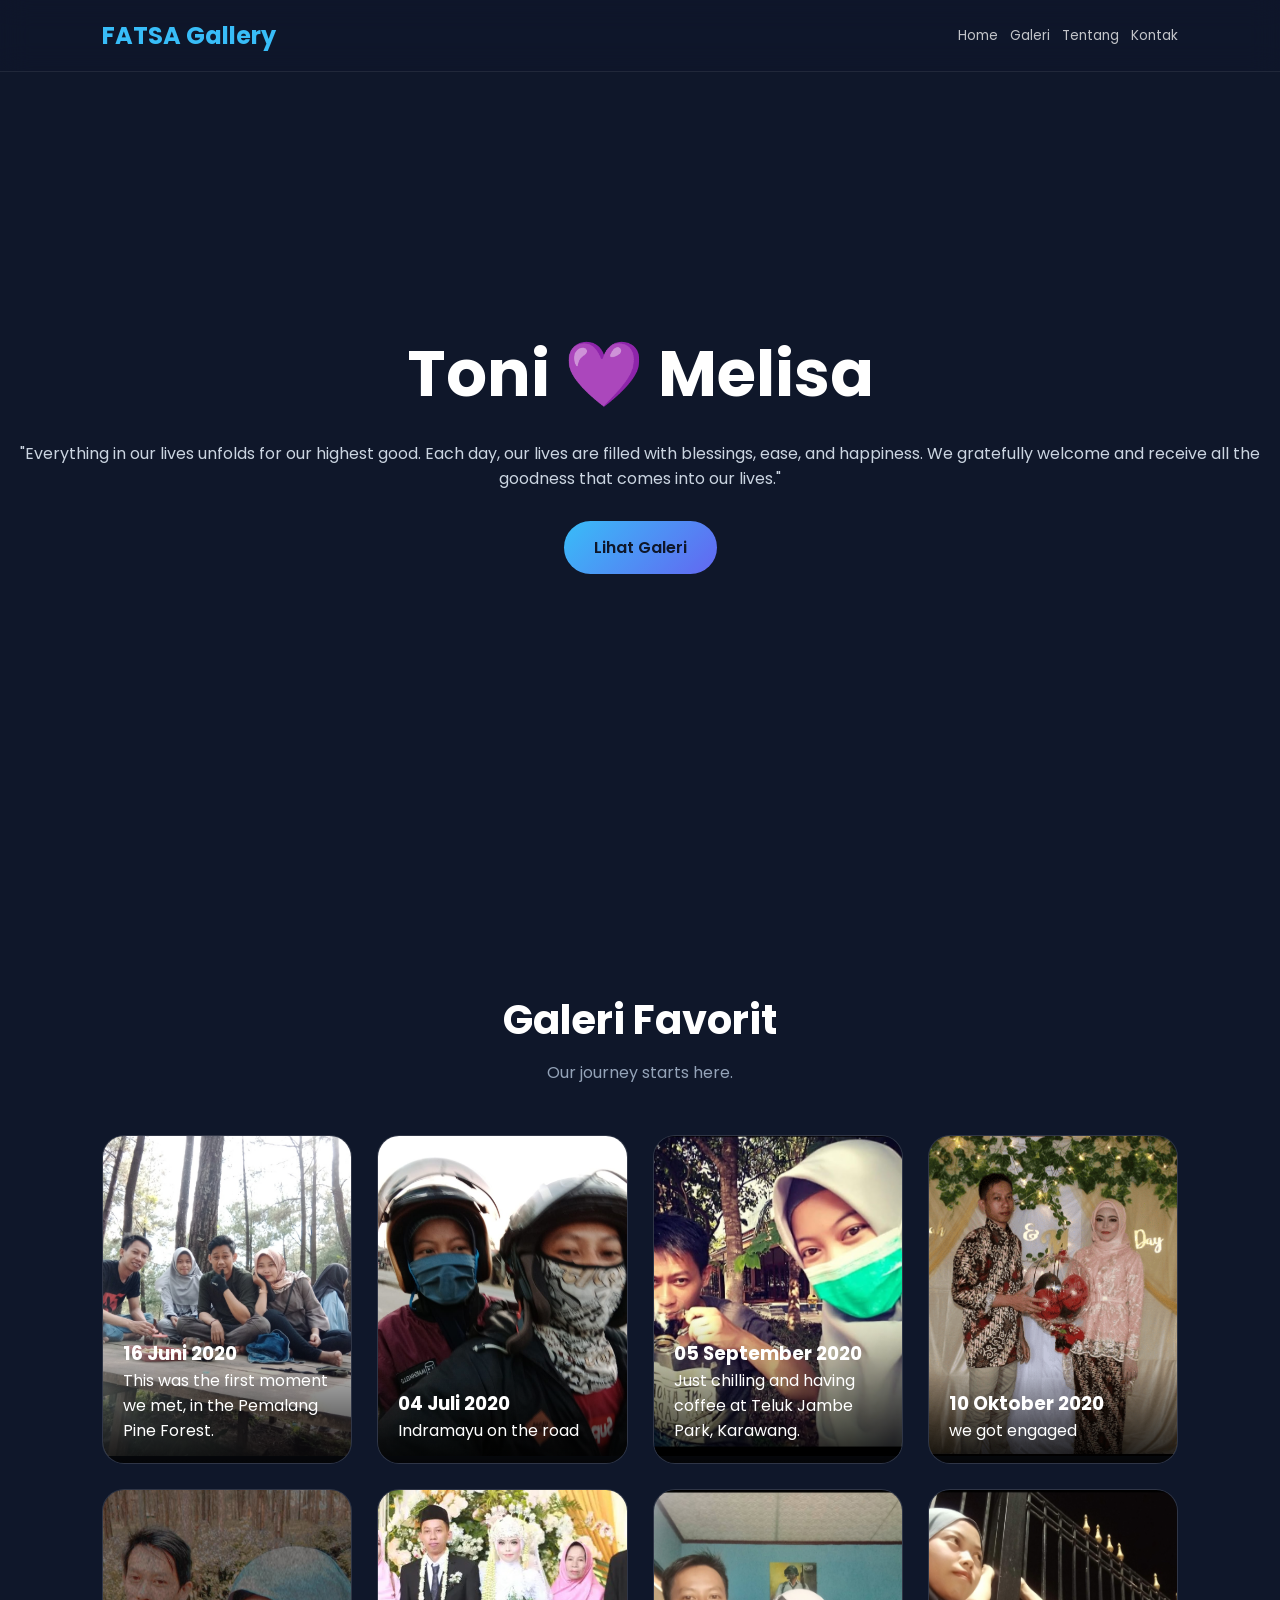
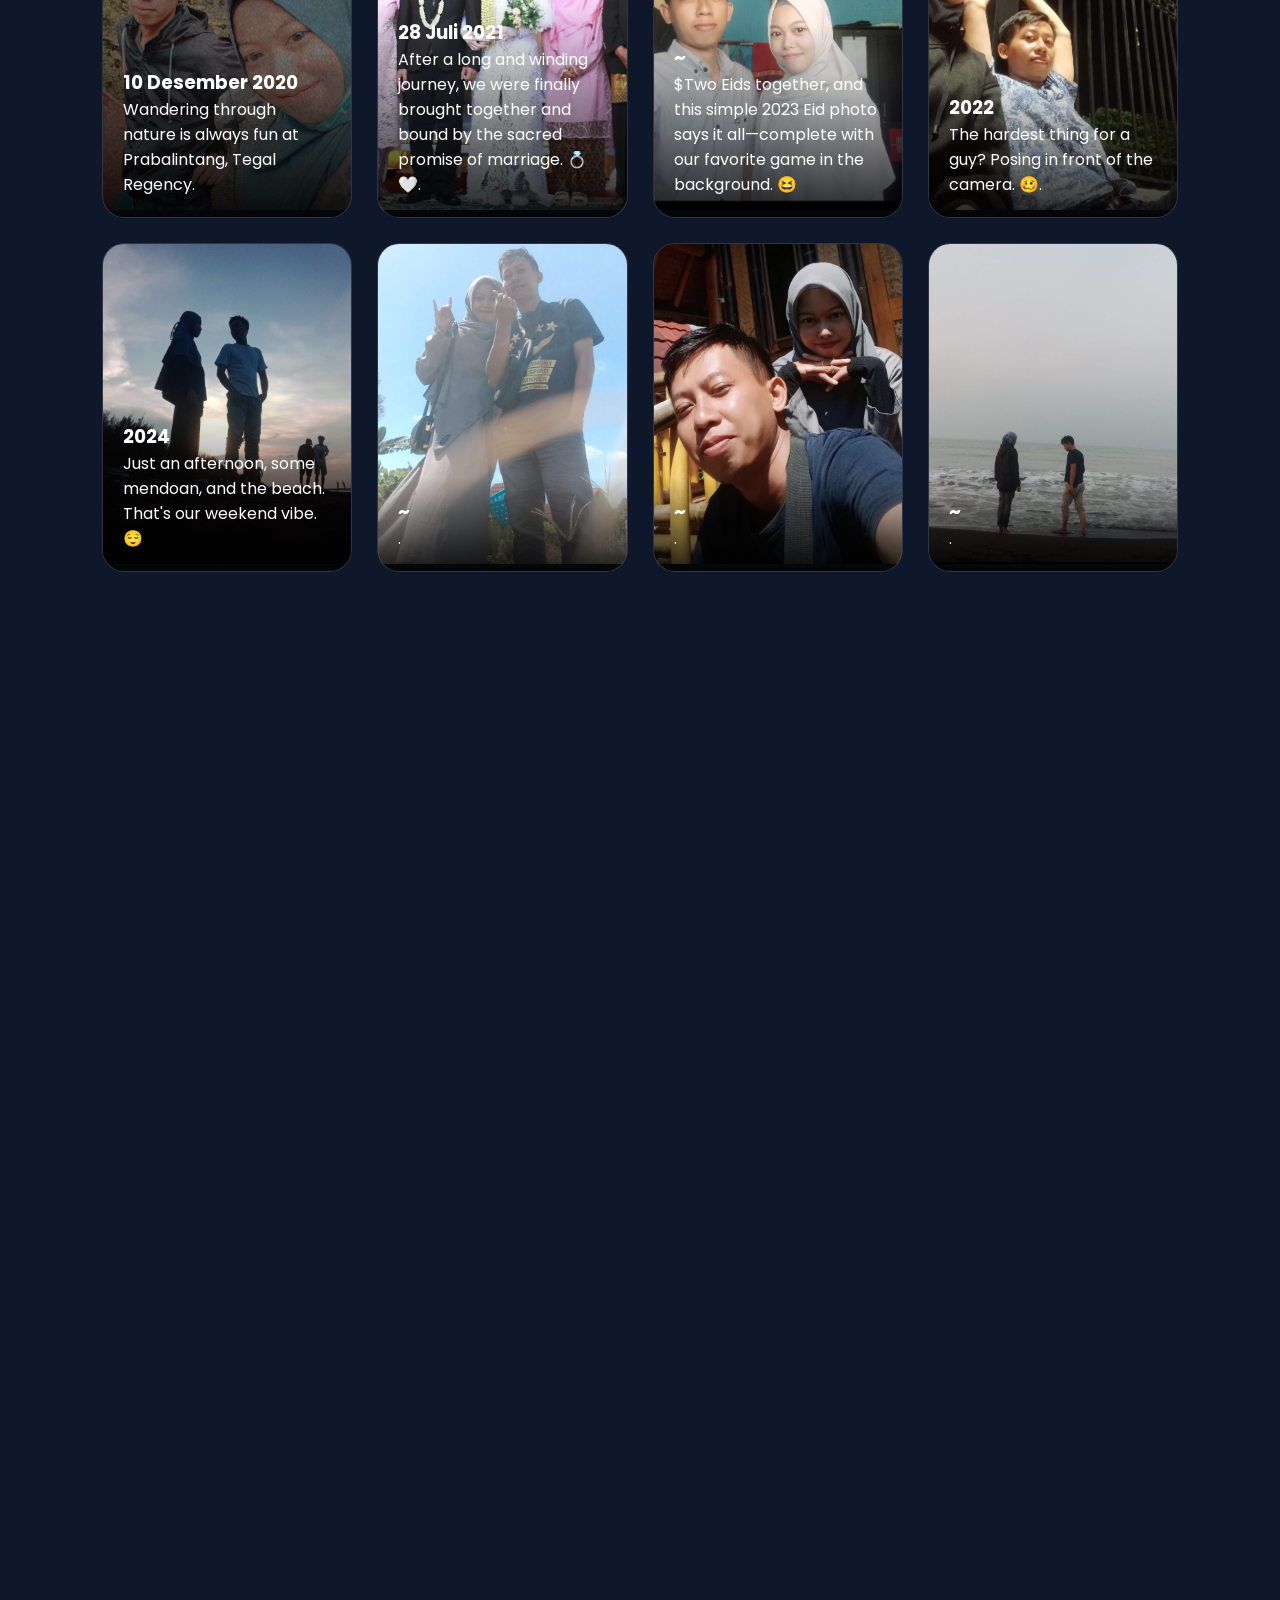
==== index.html @ dcc09199 "Update index.html" ====
<!DOCTYPE html>
<html lang="id">
<head>
  <meta charset="UTF-8" />
  <meta name="viewport" content="width=device-width, initial-scale=1.0" />
  <title>FATSA Galeri</title>

  <link rel="preconnect" href="https://fonts.googleapis.com">
  <link rel="preconnect" href="https://fonts.gstatic.com" crossorigin>
  <link href="https://fonts.googleapis.com/css2?family=Poppins:wght@300;400;500;600;700&display=swap" rel="stylesheet">

  <link rel="stylesheet" href="assets/style.css">
</head>

<body>

  <!-- NAVBAR -->
  <nav class="navbar glass">
    <div class="logo">FATSA Gallery</div>

    <div class="menu">
      <a href="#home">Home</a>
      <a href="#gallery">Galeri</a>
      <a href="#about">Tentang</a>
      <a href="#contact">Kontak</a>
    </div>
  </nav>

  <!-- HERO -->
  <section class="hero" id="home">
    <div class="hero-content reveal">

      <h1 class="typing-text">Toni 💜 Melisa</h1>

      <p class="reveal delay-1">
        "Everything in our lives unfolds for our highest good. Each day, our lives are filled with blessings, ease, and happiness. We gratefully welcome and receive all the goodness that comes into our lives."</p>

      <a href="#gallery" class="hero-btn reveal delay-2">Lihat Galeri</a>
    </div>
  </section>

  <!-- GALLERY -->
  <section class="section" id="gallery">

    <h2 class="section-title reveal">Galeri Favorit</h2>
    <p class="section-subtitle reveal delay-1">Our journey starts here.</p>

    <div class="gallery">

      <div class="card reveal">
        <img src="photos/001.jpg">
        <div class="card-content">
          <h3>16 Juni 2020</h3>
          <p>This was the first moment we met, in the Pemalang Pine Forest.</p>
        </div>
      </div>

      <div class="card reveal">
        <img src="photos/002.jpg">
        <div class="card-content">
          <h3>04 Juli 2020</h3>
          <p>Indramayu on the road</p>
        </div>
      </div>

      <div class="card reveal">
        <img src="photos/011.jpg">
        <div class="card-content">
          <h3>05 September 2020</h3>
          <p> Just chilling and having coffee at Teluk Jambe Park, Karawang.</p>
        </div>
      </div>

      <div class="card reveal">
        <img src="photos/003.png">
        <div class="card-content">
          <h3>10 Oktober 2020</h3>
          <p>we got engaged</p>
        </div>
      </div>

      <div class="card reveal">
        <img src="photos/005.jpg">
        <div class="card-content">
          <h3>10 Desember 2020</h3>
          <p>Wandering through nature is always fun at Prabalintang, Tegal Regency.</p>
        </div>
      </div>

      <div class="card reveal">
        <img src="photos/006.jpg">
        <div class="card-content">
          <h3>28 Juli 2021</h3>
          <p>After a long and winding journey, we were finally brought together and bound by the sacred promise of marriage. 💍🤍.</p>
        </div>
      </div>
        <div class="card reveal">
        <img src="photos/012.jpg">
        <div class="card-content">
          <h3>~</h3>
          <p>$Two Eids together, and this simple 2023 Eid photo says it all—complete with our favorite game in the background. 😆</p>
        </div>
        </div>
          <div class="card reveal">
        <img src="photos/013.jpg">
        <div class="card-content">
          <h3>2022</h3>
          <p>The hardest thing for a guy? Posing in front of the camera. 🥴.</p>
        </div>
          </div>
            <div class="card reveal">
        <img src="photos/014.jpg">
        <div class="card-content">
          <h3>2024</h3>
          <p>Just an afternoon, some mendoan, and the beach. That's our weekend vibe. 😌 </p>
        </div>
            </div>
              <div class="card reveal">
        <img src="photos/015.jpg">
        <div class="card-content">
          <h3>~</h3>
          <p>.</p>
        </div>
              </div>
                <div class="card reveal">
        <img src="photos/016.jpg">
        <div class="card-content">
          <h3>~</h3>
          <p>.</p>
        </div>
                </div>
                <div class="card reveal">
        <img src="photos/017.jpg">
        <div class="card-content">
          <h3>~</h3>
          <p>.</p>
        </div>
                </div>
                  <div class="card reveal">
        <img src="photos/018.jpg">
        <div class="card-content">
          <h3>~</h3>
          <p>.</p>
        </div> 
                  </div>
                    <div class="video-container">
    <video autoplay muted loop playsinline>
        <source src="videos/intro.mp4" type="video/mp4">
        Browser Anda tidak mendukung video.
    </video>
</div>

<style>
.video-container{
    width:100%;
    max-width:100%;
    margin:20px auto;
    overflow:hidden;
    border-radius:12px;
}

.video-container video{
    width:100%;
    height:auto;
    display:block;
    object-fit:cover;
    border-radius:12px;
}
</style>
      </div>

    </div>
  </section>

  <!-- ABOUT -->
  <section class="section" id="about">

    <div class="about reveal">

      <img src="photos/about.png">

      <div class="about-text">
        <h2 class="reveal">bersambung..</h2>
        <p class="reveal delay-1">life is never flat</p>

        <a href="https://wa.me/628567645605" class="btn-contact">
    ✦ Hubungi Saya
</a>
      </div>

    </div>
  </section>

  <!-- FOOTER -->
  <footer class="footer reveal" id="contact">
    <p>powered by ton-X Cryptoiz™ © 2026</p>
  </footer>

  <!-- SCRIPT ANIMASI -->
  <script>
    const observer = new IntersectionObserver((entries) => {
      entries.forEach(entry => {

        if (entry.isIntersecting) {
          entry.target.classList.add("active");
        } else {
          entry.target.classList.remove("active");
        }

      });
    }, {
      threshold: 0.15
    });

    document.querySelectorAll(".reveal").forEach(el => {
      observer.observe(el);
    });
  </script>

</body>
  </html>
---- assets/style.css ----
* {
  margin: 0;
  padding: 0;
  box-sizing: border-box;
  font-family: 'Poppins', sans-serif;
}

body {
  background: #0f172a;
  color: white;
  overflow-x: hidden;
}

.navbar {
  position: fixed;
  width: 100%;
  top: 0;
  left: 0;
  padding: 18px 8%;
  display: flex;
  justify-content: space-between;
  align-items: center;
  background: rgba(15, 23, 42, 0.75);
  backdrop-filter: blur(10px);
  border-bottom: 1px solid rgba(255,255,255,0.08);
  z-index: 1000;
}

.logo {
  font-size: 1.5rem;
  font-weight: 700;
  color: #38bdf8;
}

.menu {
  display: flex;
  gap: 20px;
}

.menu a {
  text-decoration: none;
  color: white;
  opacity: 0.8;
  transition: 0.3s;
}

.menu a:hover {
  opacity: 1;
  color: #38bdf8;
}

.hero {
  min-height: 100vh;
  display: flex;
  align-items: center;
  justify-content: center;
  text-align: center;
  padding: 120px 20px;
  background:
    linear-gradient(rgba(15,23,42,0.7), rgba(15,23,42,0.9)),
    url('https://raw.githubusercontent.com/tehtawarkurangmanis/fatsa/refs/heads/main/photos/css.png?q=80&w=1600&auto=format&fit=crop') center/cover;
}

.hero h1 {
  font-size: 4rem;
  margin-bottom: 20px;
}

.hero p {
  color: #cbd5e1;
  margin-bottom: 30px;
}

.hero-btn {
  display: inline-block;
  padding: 14px 30px;
  border-radius: 50px;
  background: #38bdf8;
  color: #0f172a;
  text-decoration: none;
  font-weight: 600;
  transition: 0.3s;
}

.hero-btn:hover {
  background: white;
}

.section {
  padding: 90px 8%;
}

.section-title {
  text-align: center;
  font-size: 2.5rem;
  margin-bottom: 10px;
}

.section-subtitle {
  text-align: center;
  color: #94a3b8;
  margin-bottom: 50px;
}
* {
  margin: 0;
  padding: 0;
  box-sizing: border-box;
  font-family: 'Poppins', sans-serif;
}

html {
  scroll-behavior: smooth;
}

body {
  background: #0f172a;
  color: white;
  overflow-x: hidden;
}

/* ================= NAVBAR ================= */

.navbar {
  position: fixed;
  width: 100%;
  top: 0;
  left: 0;
  padding: 18px 8%;
  display: flex;
  justify-content: space-between;
  align-items: center;

  background: rgba(15, 23, 42, 0.55);
  backdrop-filter: blur(14px);
  border-bottom: 1px solid rgba(255,255,255,0.08);
  z-index: 1000;
}

.logo {
  font-size: 1.5rem;
  font-weight: 700;
  color: #38bdf8;
}

.menu {
  display: flex;
  gap: 20px;
}

.menu a {
  text-decoration: none;
  color: white;
  opacity: 0.75;
  transition: 0.3s;
}

.menu a:hover {
  opacity: 1;
  color: #38bdf8;
}

/* ================= HERO ================= */

.hero {
  min-height: 100vh;
  display: flex;
  align-items: center;
  justify-content: center;
  text-align: center;
  padding: 120px 20px;

  background:
    linear-gradient(rgba(15,23,42,0.65), rgba(15,23,42,0.95)),
    url('https://raw.githubusercontent.com/tehtawarkurangmanis/enskrip/refs/heads/main/css.png?q=80&w=1600&auto=format&fit=crop')
    center/cover;
}

.hero h1 {
  font-size: 4rem;
  margin-bottom: 20px;
}

.hero p {
  color: #cbd5e1;
  margin-bottom: 30px;
}

.hero-btn {
  display: inline-block;
  padding: 14px 30px;
  border-radius: 50px;
  background: linear-gradient(135deg, #38bdf8, #6366f1);
  color: #0f172a;
  text-decoration: none;
  font-weight: 600;
  transition: 0.3s;
}

.hero-btn:hover {
  transform: scale(1.05);
  background: white;
}

/* ================= SECTION ================= */

.section {
  padding: 90px 8%;
}

.section-title {
  text-align: center;
  font-size: 2.5rem;
  margin-bottom: 10px;
}

.section-subtitle {
  text-align: center;
  color: #94a3b8;
  margin-bottom: 50px;
}

/* ================= GALLERY ================= */

.gallery {
  display: grid;
  grid-template-columns: repeat(auto-fit, minmax(250px, 1fr));
  gap: 25px;
}

.card {
  position: relative;
  overflow: hidden;
  border-radius: 22px;
  background: rgba(255,255,255,0.06);
  backdrop-filter: blur(10px);
  border: 1px solid rgba(255,255,255,0.08);

  transition: 0.5s;
  transform: translateY(40px) scale(0.98);
  opacity: 0;
}

/* Hover 3D effect */
.card:hover {
  transform: translateY(-12px) scale(1.02);
  box-shadow: 0 20px 40px rgba(0,0,0,0.4);
}

.card img {
  width: 100%;
  height: 320px;
  object-fit: cover;
}

.card-content {
  position: absolute;
  bottom: 0;
  width: 100%;
  padding: 20px;
  background: linear-gradient(to top, rgba(0,0,0,0.85), transparent);
}

/* ================= ABOUT ================= */

.about {
  display: grid;
  grid-template-columns: repeat(auto-fit, minmax(300px, 1fr));
  gap: 40px;
  align-items: center;
}

.about img {
  width: 100%;
  border-radius: 24px;
  height: 420px;
  object-fit: cover;
  transition: 0.4s;
}

.about img:hover {
  transform: scale(1.03);
}

.about-text p {
  color: #cbd5e1;
  line-height: 1.8;
  margin: 20px 0;
}

/* ================= FOOTER ================= */

.footer {
  text-align: center;
  padding: 30px;
  background: #020617;
  color: #94a3b8;
}

/* ================= ANIMATION SYSTEM ================= */

/* default state (hidden) */
.reveal {
  opacity: 0;
  transform: translateY(60px);
  transition: all 0.8s cubic-bezier(0.2, 0.8, 0.2, 1);
}

/* active state (visible) */
.reveal.active {
  opacity: 1;
  transform: translateY(0);
}

/* delay system */
.delay-1 {
  transition-delay: 0.2s;
}

.delay-2 {
  transition-delay: 0.4s;
}

/* ================= RESPONSIVE ================= */

@media (max-width: 768px) {
  .hero h1 {
    font-size: 2.5rem;
  }

  .menu {
    gap: 12px;
  }

  .menu a {
    font-size: 0.85rem;
  }
}

  .menu {
    gap: 12px;
  }

  .menu a {
    font-size: 0.85rem;
  }
}
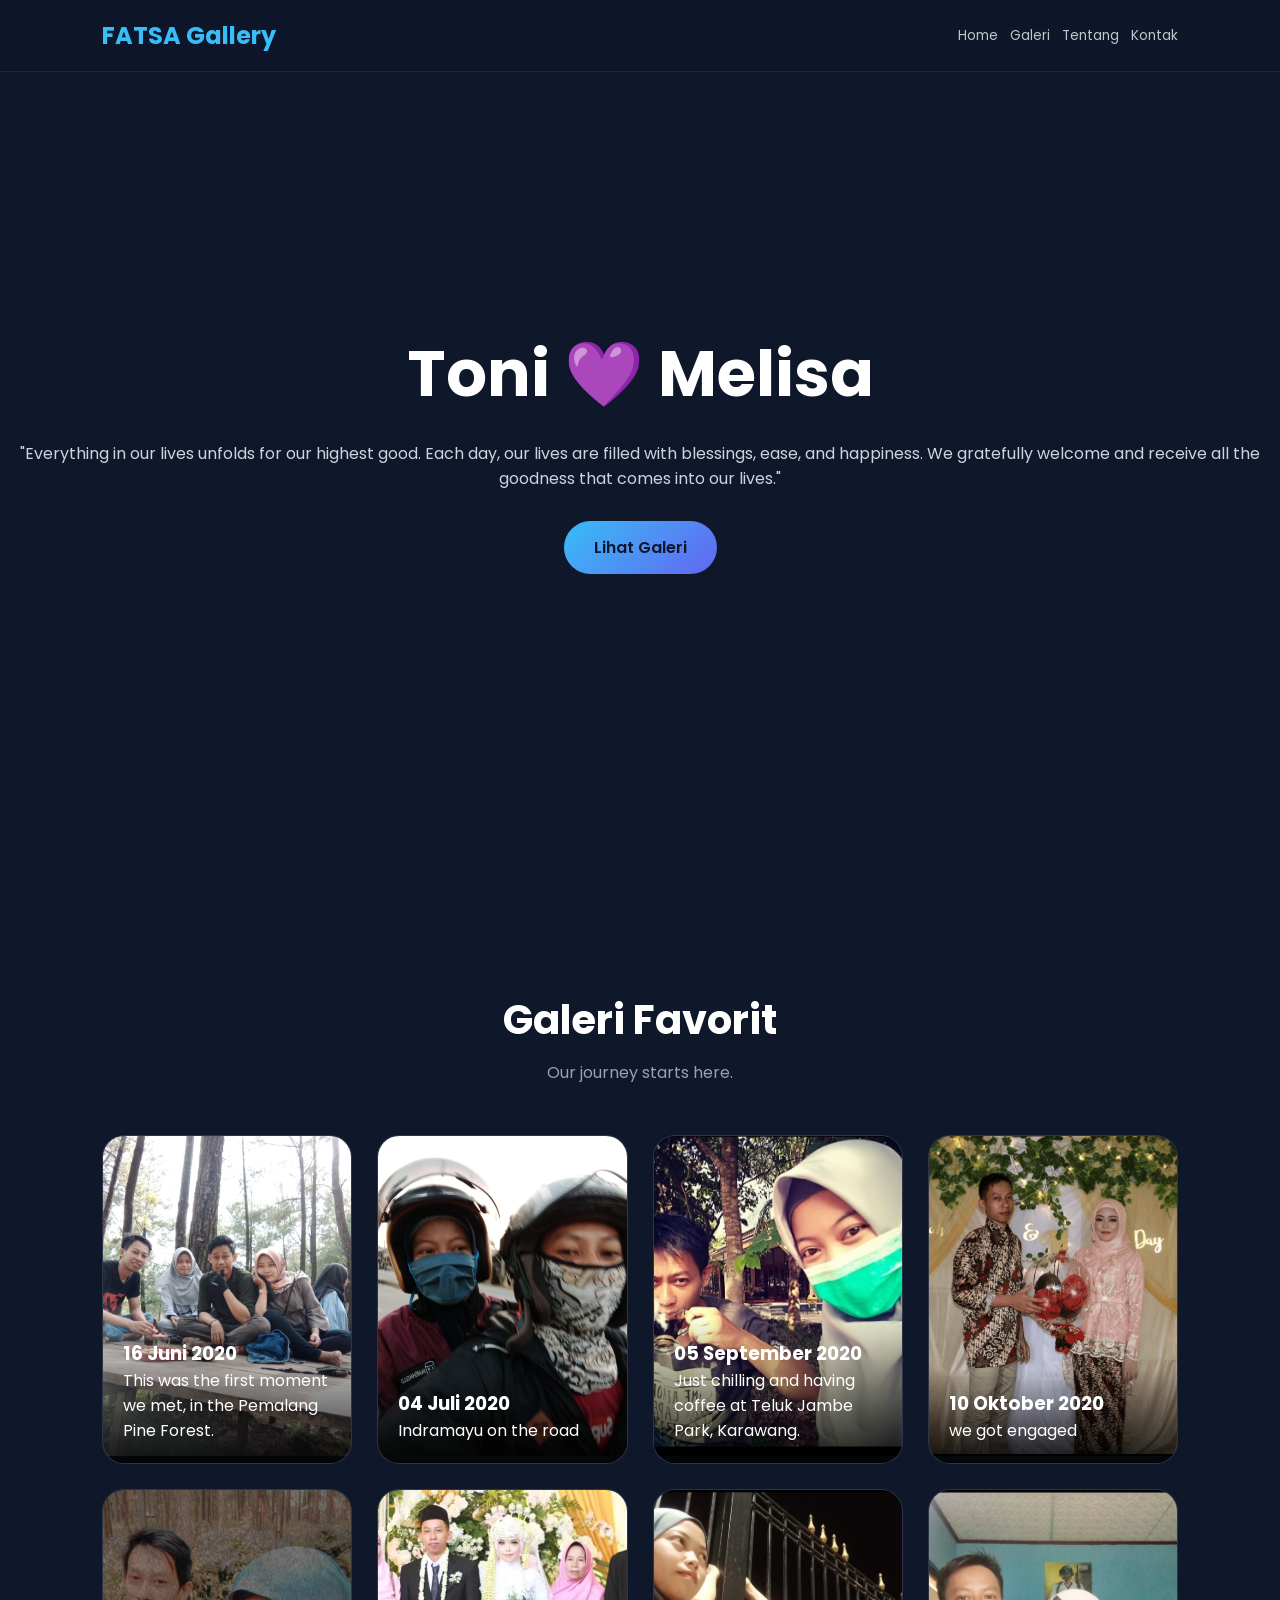
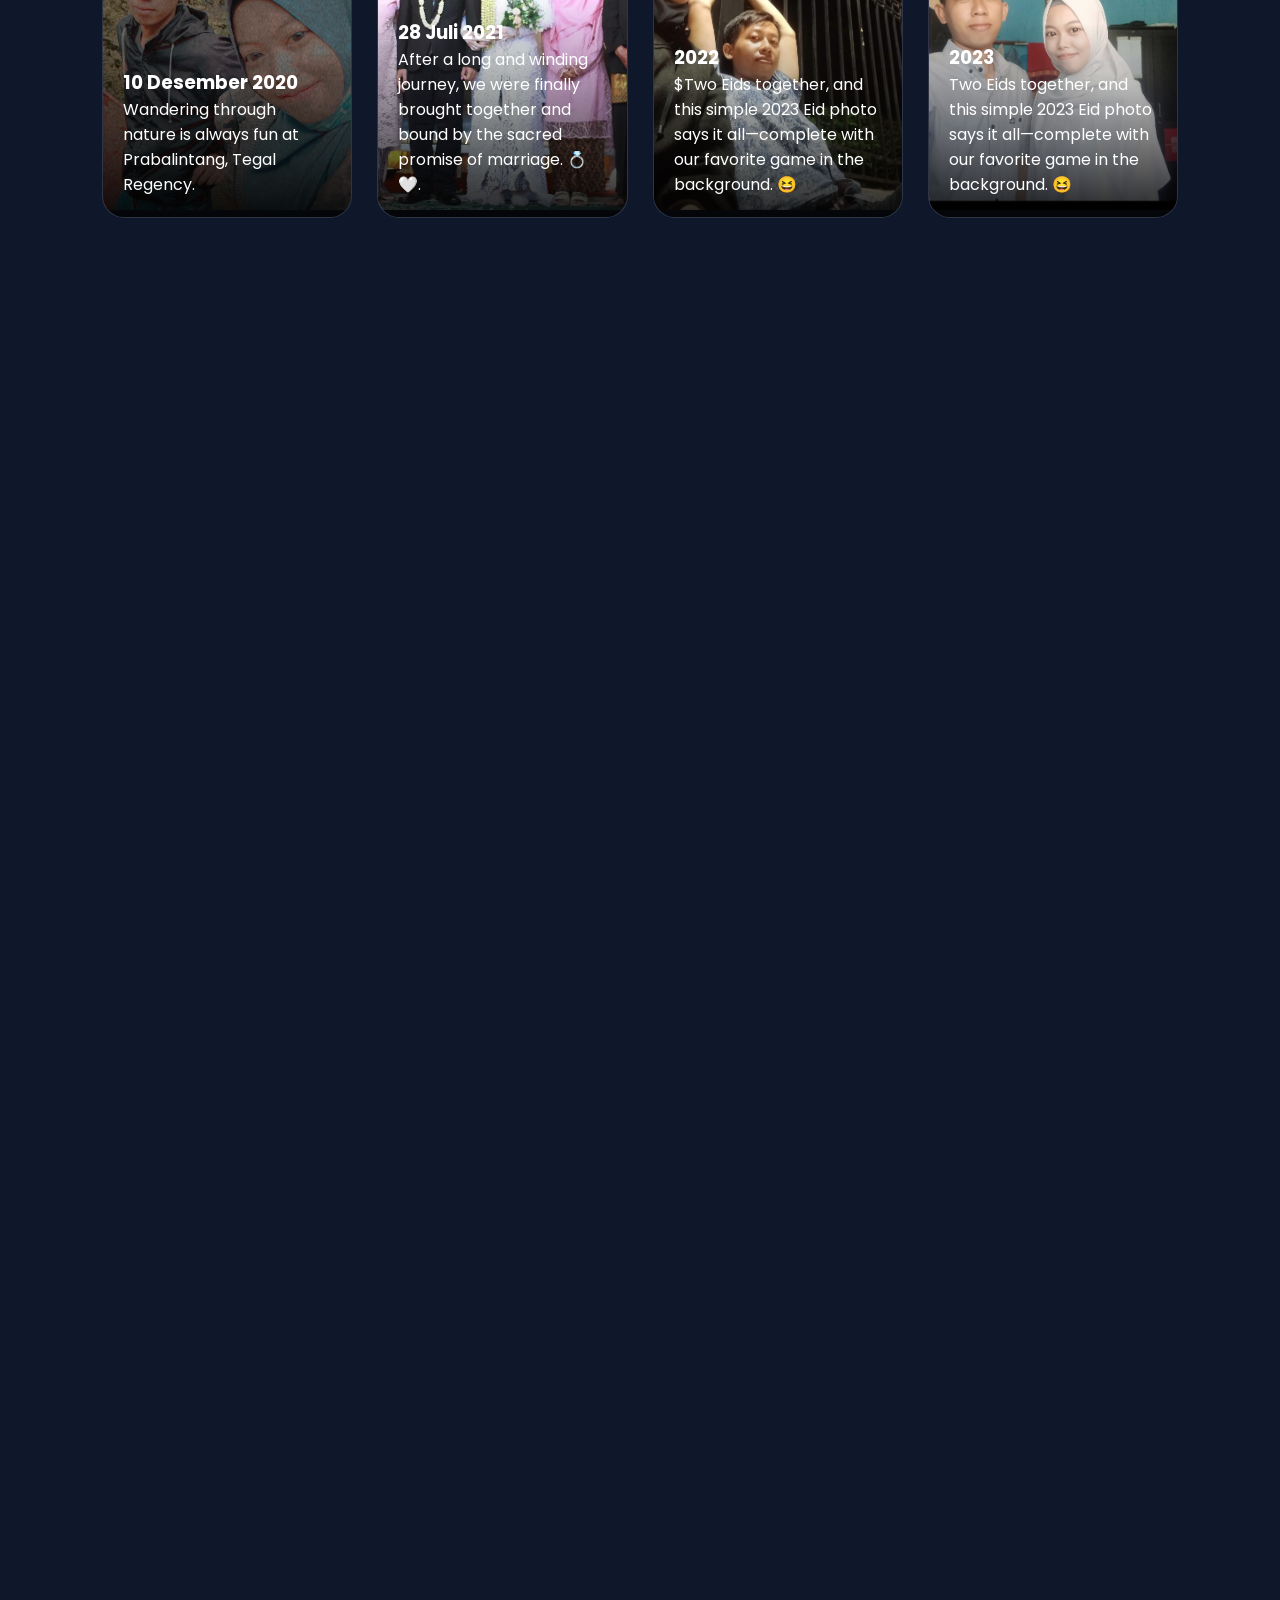
==== commit 803347eb: "Update index.html" ====
--- a/index.html
+++ b/index.html
@@ -95,17 +95,17 @@
         </div>
       </div>
         <div class="card reveal">
+        <img src="photos/013.jpg">
+        <div class="card-content">
+          <h3>2022</h3>
+          <p>$Two Eids together, and this simple 2023 Eid photo says it all—complete with our favorite game in the background. 😆</p>
+        </div>
+        </div>
+          <div class="card reveal">
         <img src="photos/012.jpg">
         <div class="card-content">
-          <h3>~</h3>
-          <p>$Two Eids together, and this simple 2023 Eid photo says it all—complete with our favorite game in the background. 😆</p>
-        </div>
-        </div>
-          <div class="card reveal">
-        <img src="photos/013.jpg">
-        <div class="card-content">
-          <h3>2022</h3>
-          <p>The hardest thing for a guy? Posing in front of the camera. 🥴.</p>
+          <h3>2023</h3>
+          <p>Two Eids together, and this simple 2023 Eid photo says it all—complete with our favorite game in the background. 😆</p>
         </div>
           </div>
             <div class="card reveal">
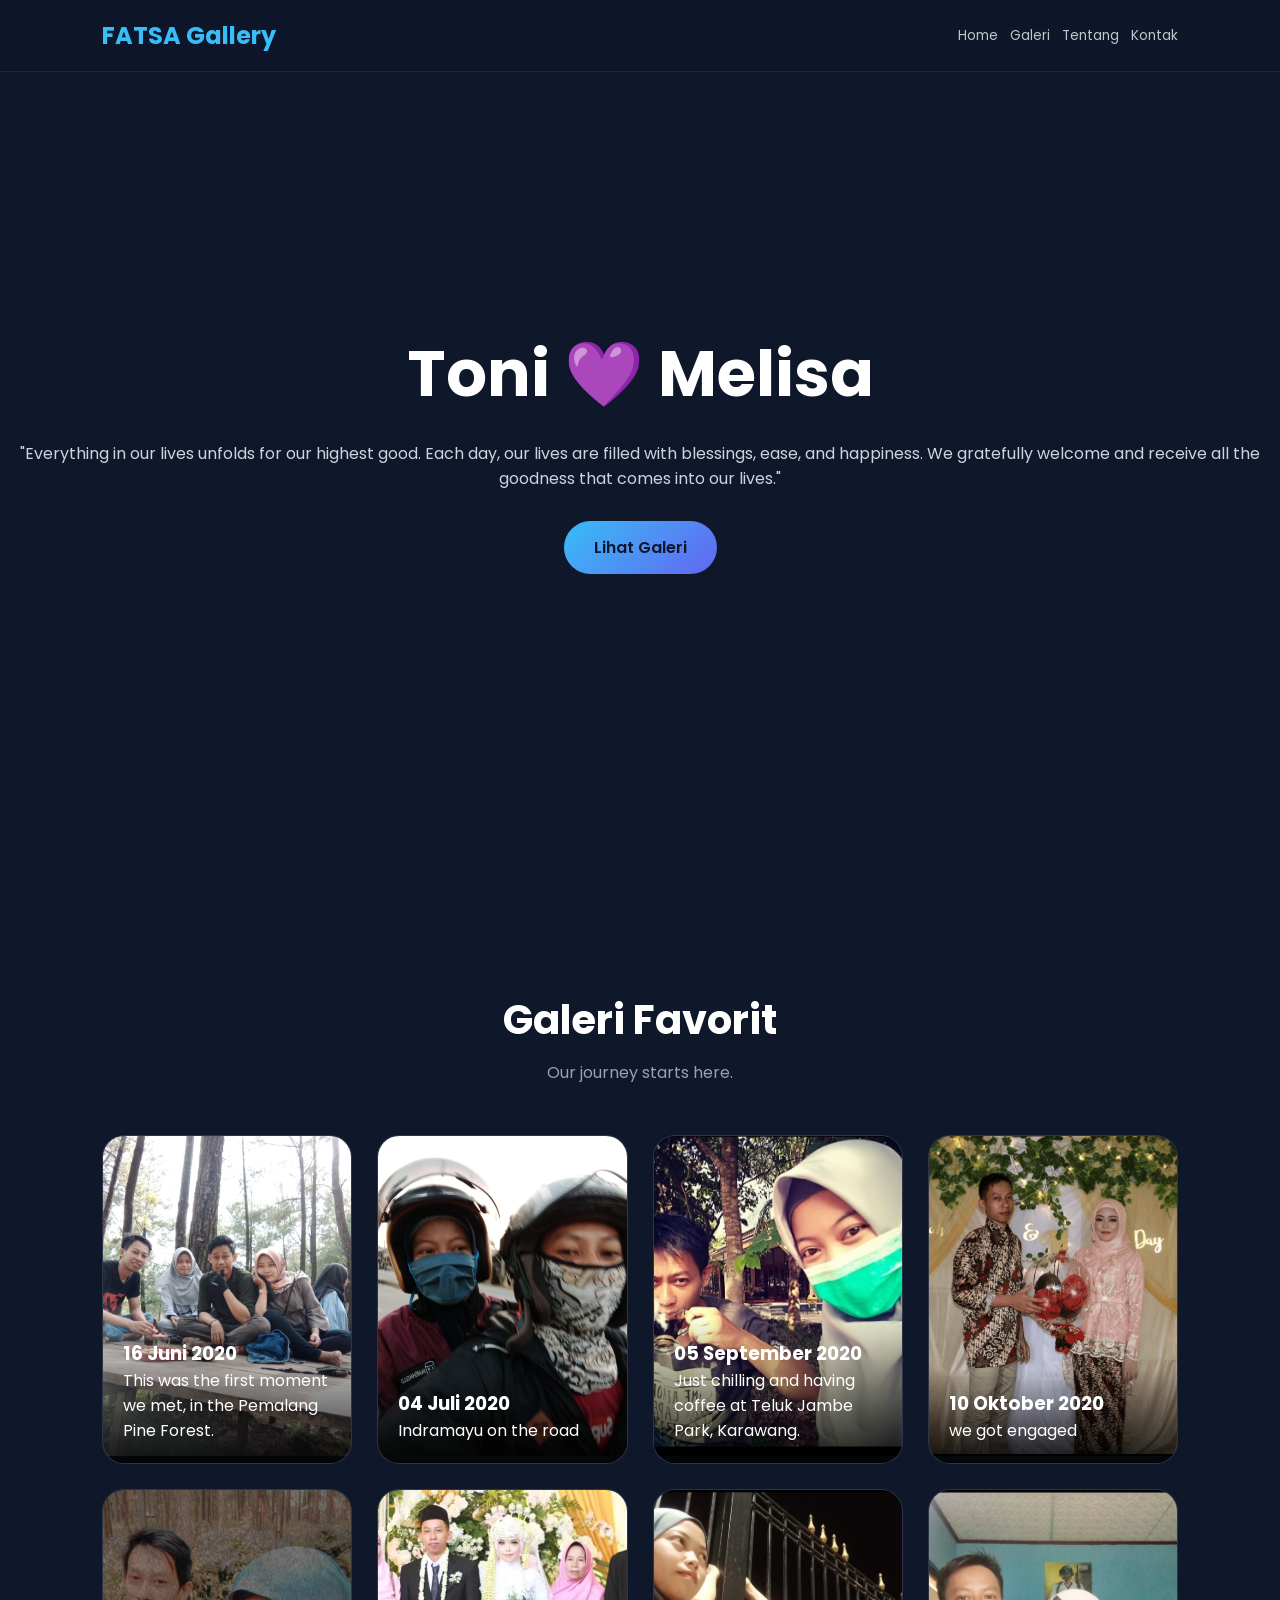
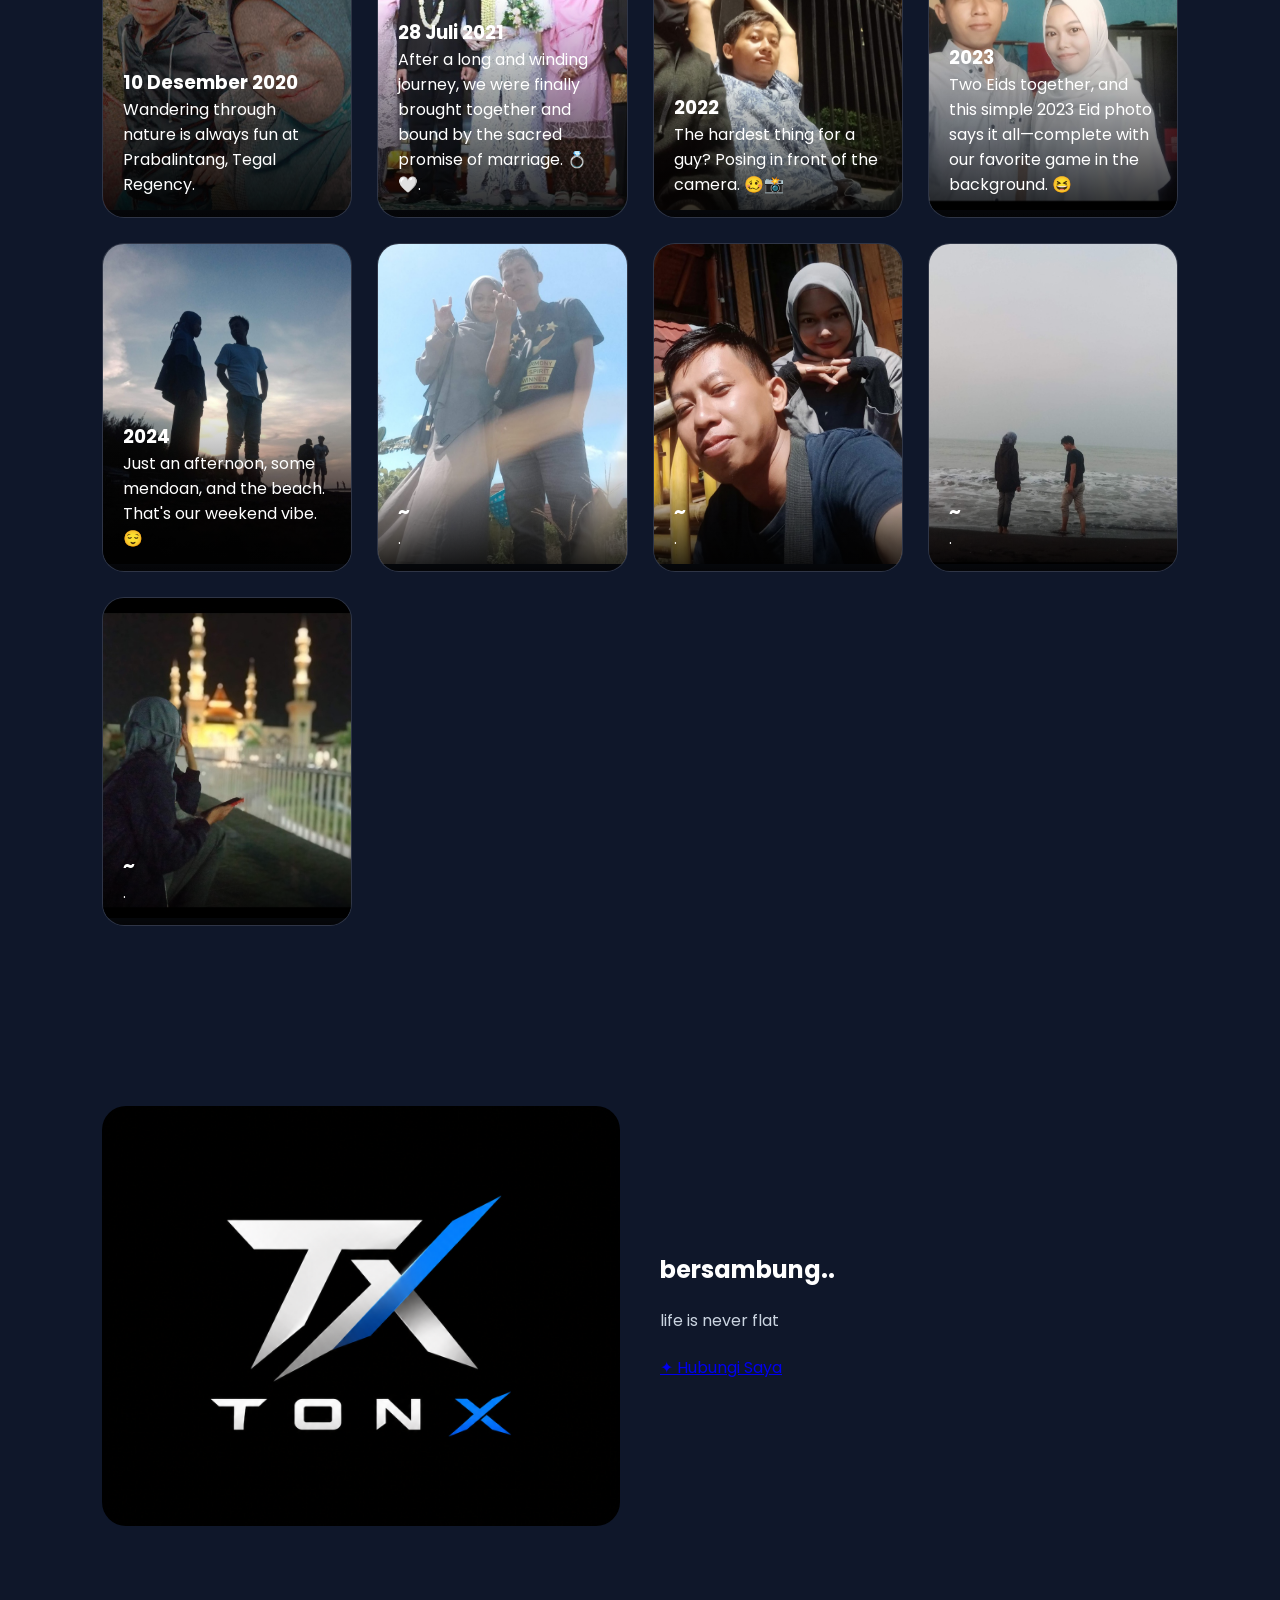
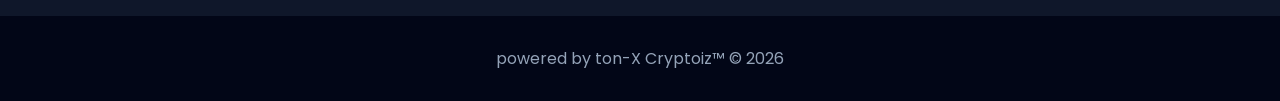
==== commit 13da878e: "Update index.html" ====
--- a/index.html
+++ b/index.html
@@ -98,8 +98,7 @@
         <img src="photos/013.jpg">
         <div class="card-content">
           <h3>2022</h3>
-          <p>$Two Eids together, and this simple 2023 Eid photo says it all—complete with our favorite game in the background. 😆</p>
-        </div>
+          <p>The hardest thing for a guy? Posing in front of the camera. 🥴📸 </p></div>
         </div>
           <div class="card reveal">
         <img src="photos/012.jpg">
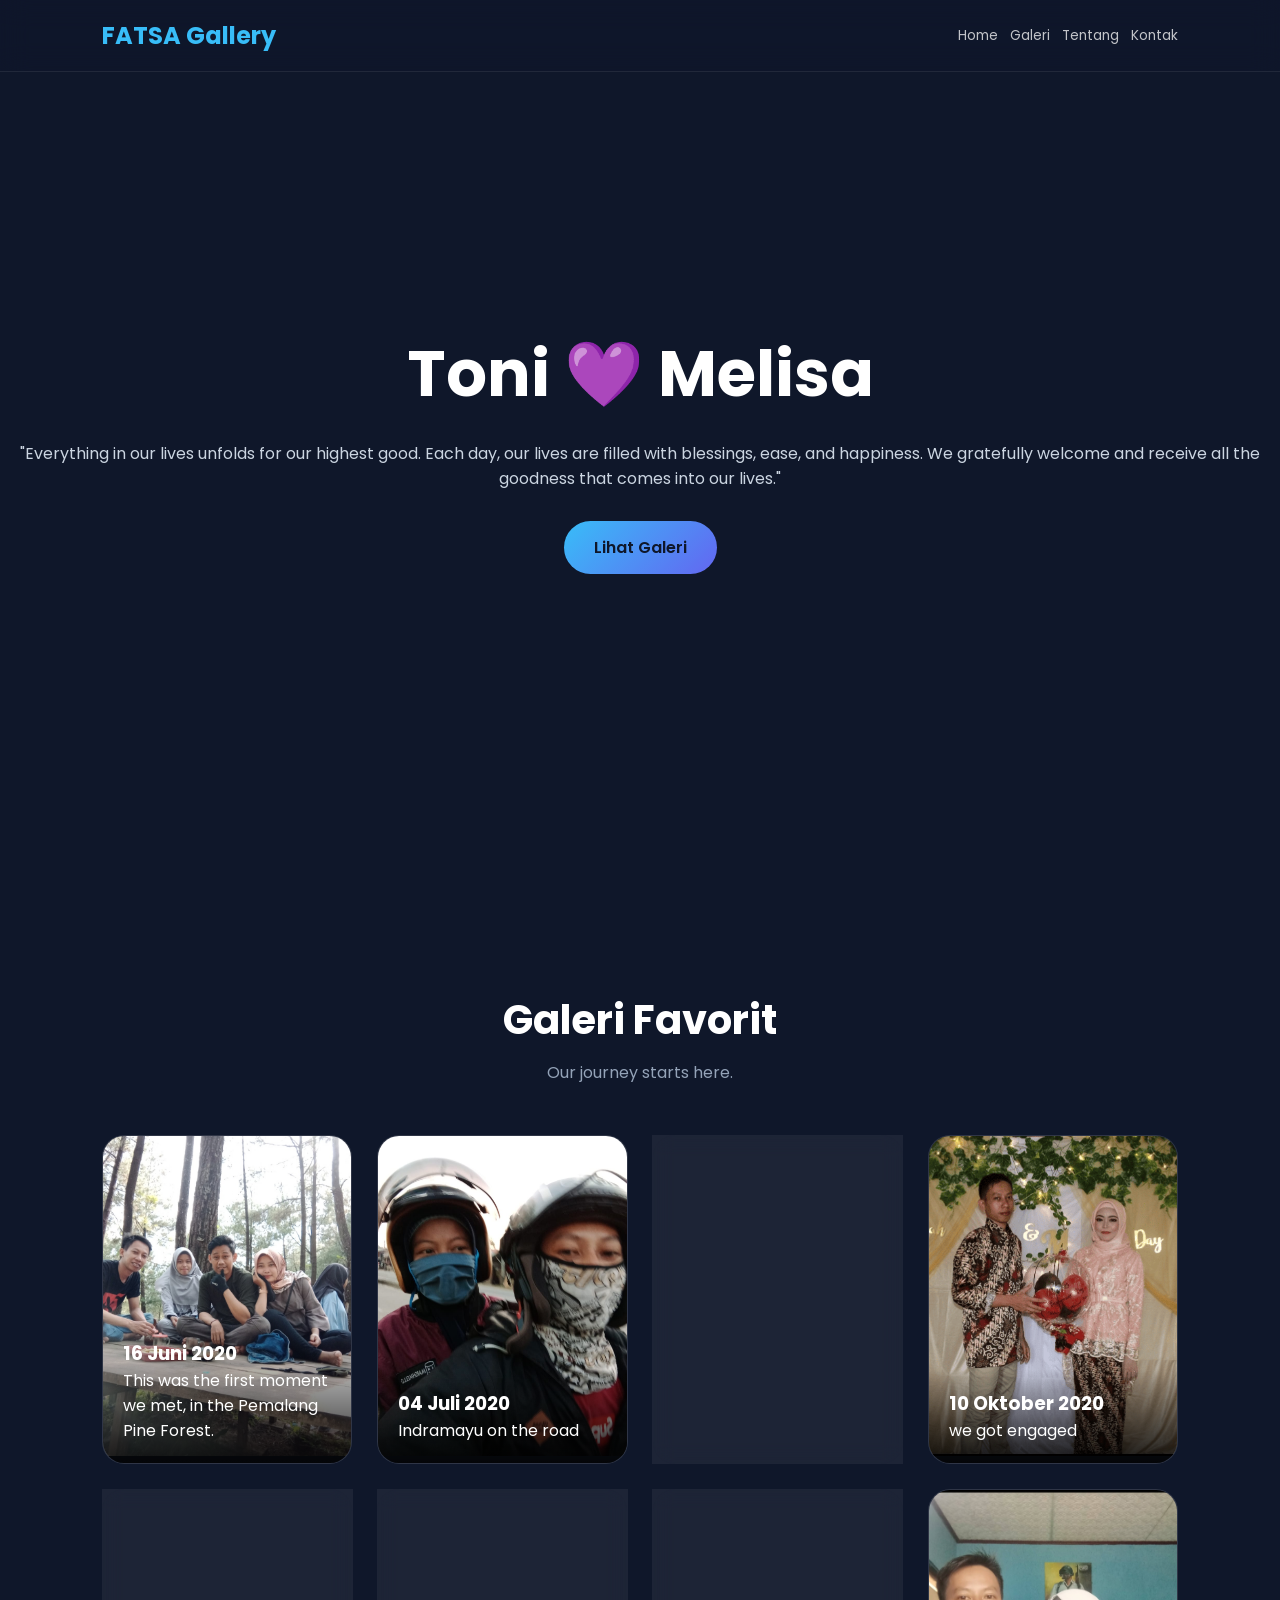
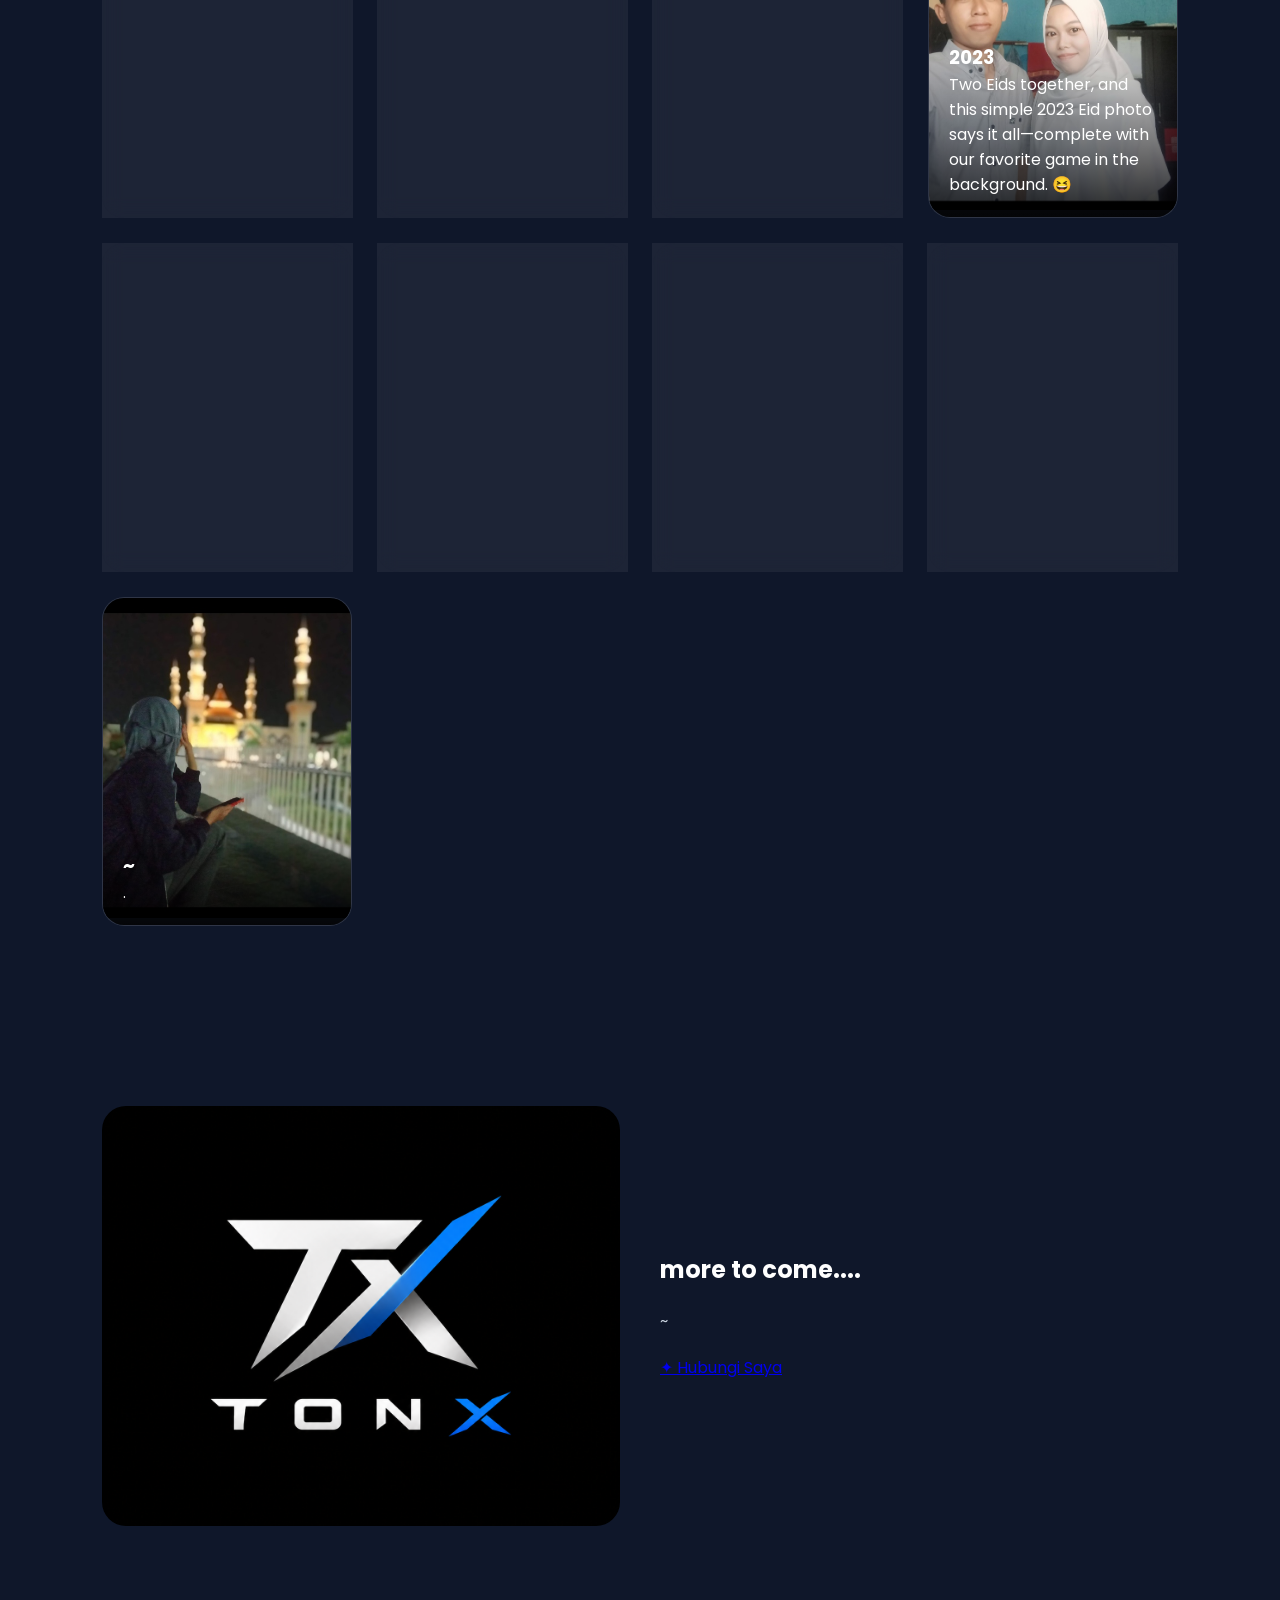
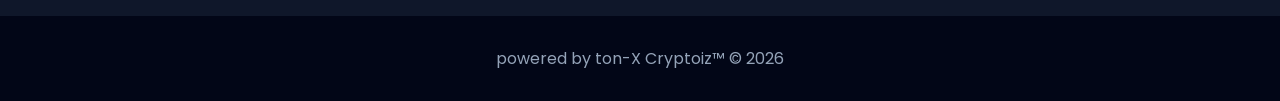
==== commit 17b9a587: "Update index.html" ====
--- a/index.html
+++ b/index.html
@@ -179,8 +179,8 @@
       <img src="photos/about.png">
 
       <div class="about-text">
-        <h2 class="reveal">bersambung..</h2>
-        <p class="reveal delay-1">life is never flat</p>
+        <h2 class="reveal">more to come....</h2>
+        <p class="reveal delay-1">~</p>
 
         <a href="https://wa.me/628567645605" class="btn-contact">
     ✦ Hubungi Saya
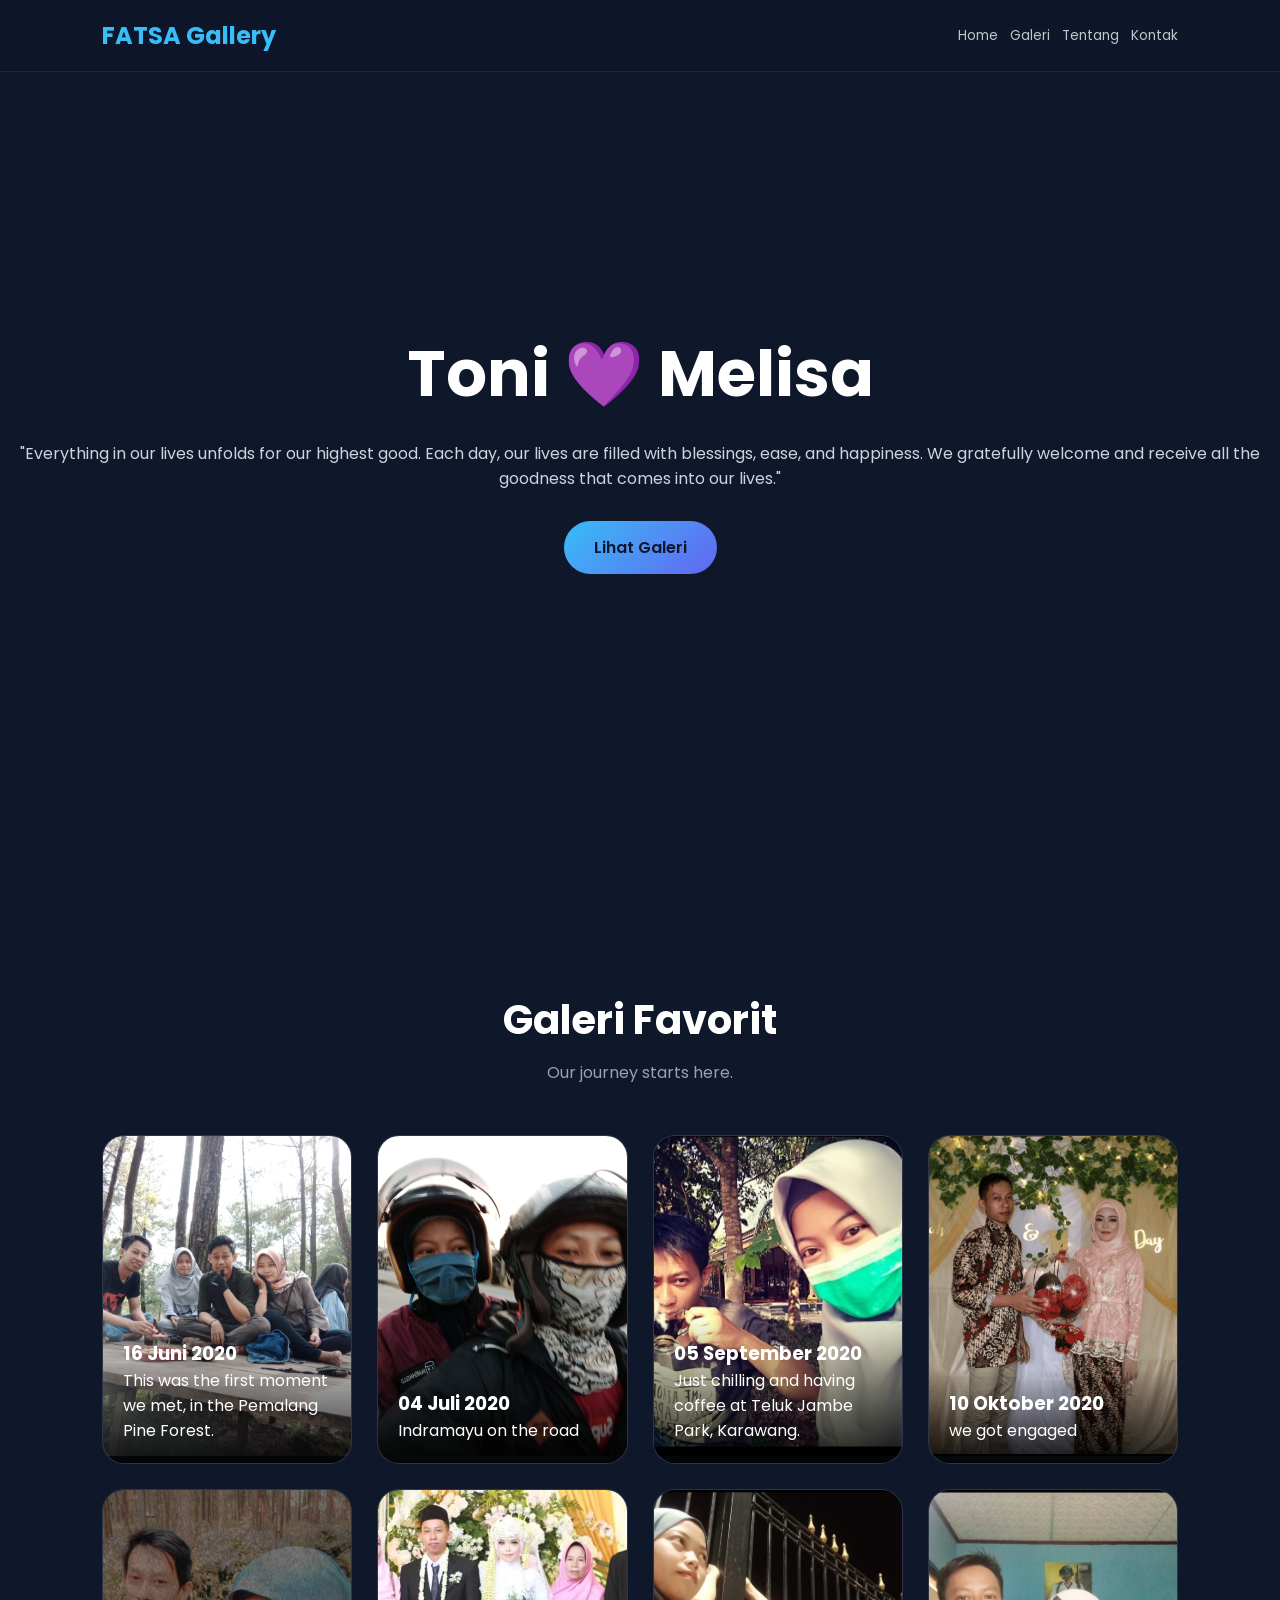
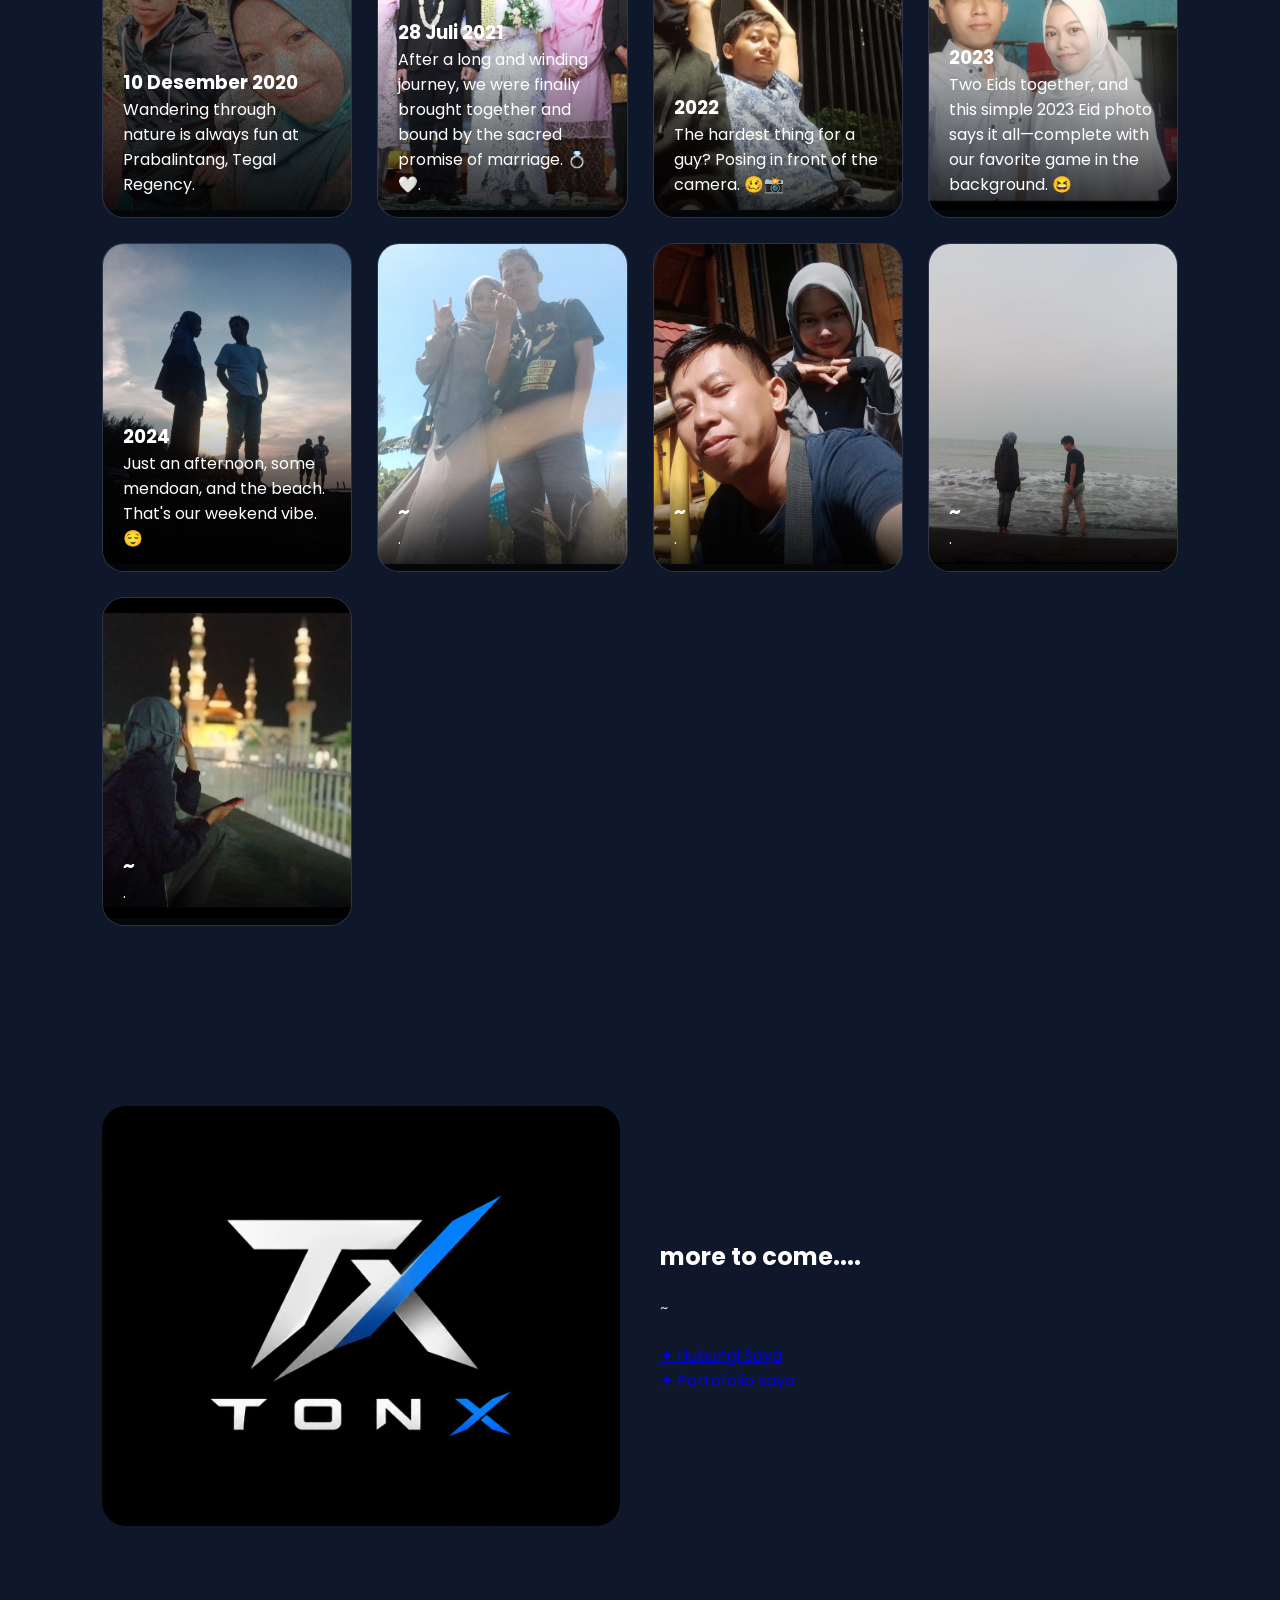
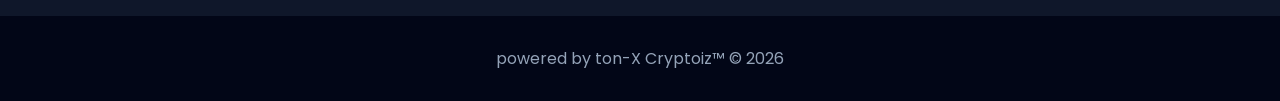
==== commit feff1370: "Update index.html" ====
--- a/index.html
+++ b/index.html
@@ -185,6 +185,10 @@
         <a href="https://wa.me/628567645605" class="btn-contact">
     ✦ Hubungi Saya
 </a>
+        <br>
+        <a href="https://ton.is-a.dev">
+    ✦ Portofolio saya
+        </a>
       </div>
 
     </div>
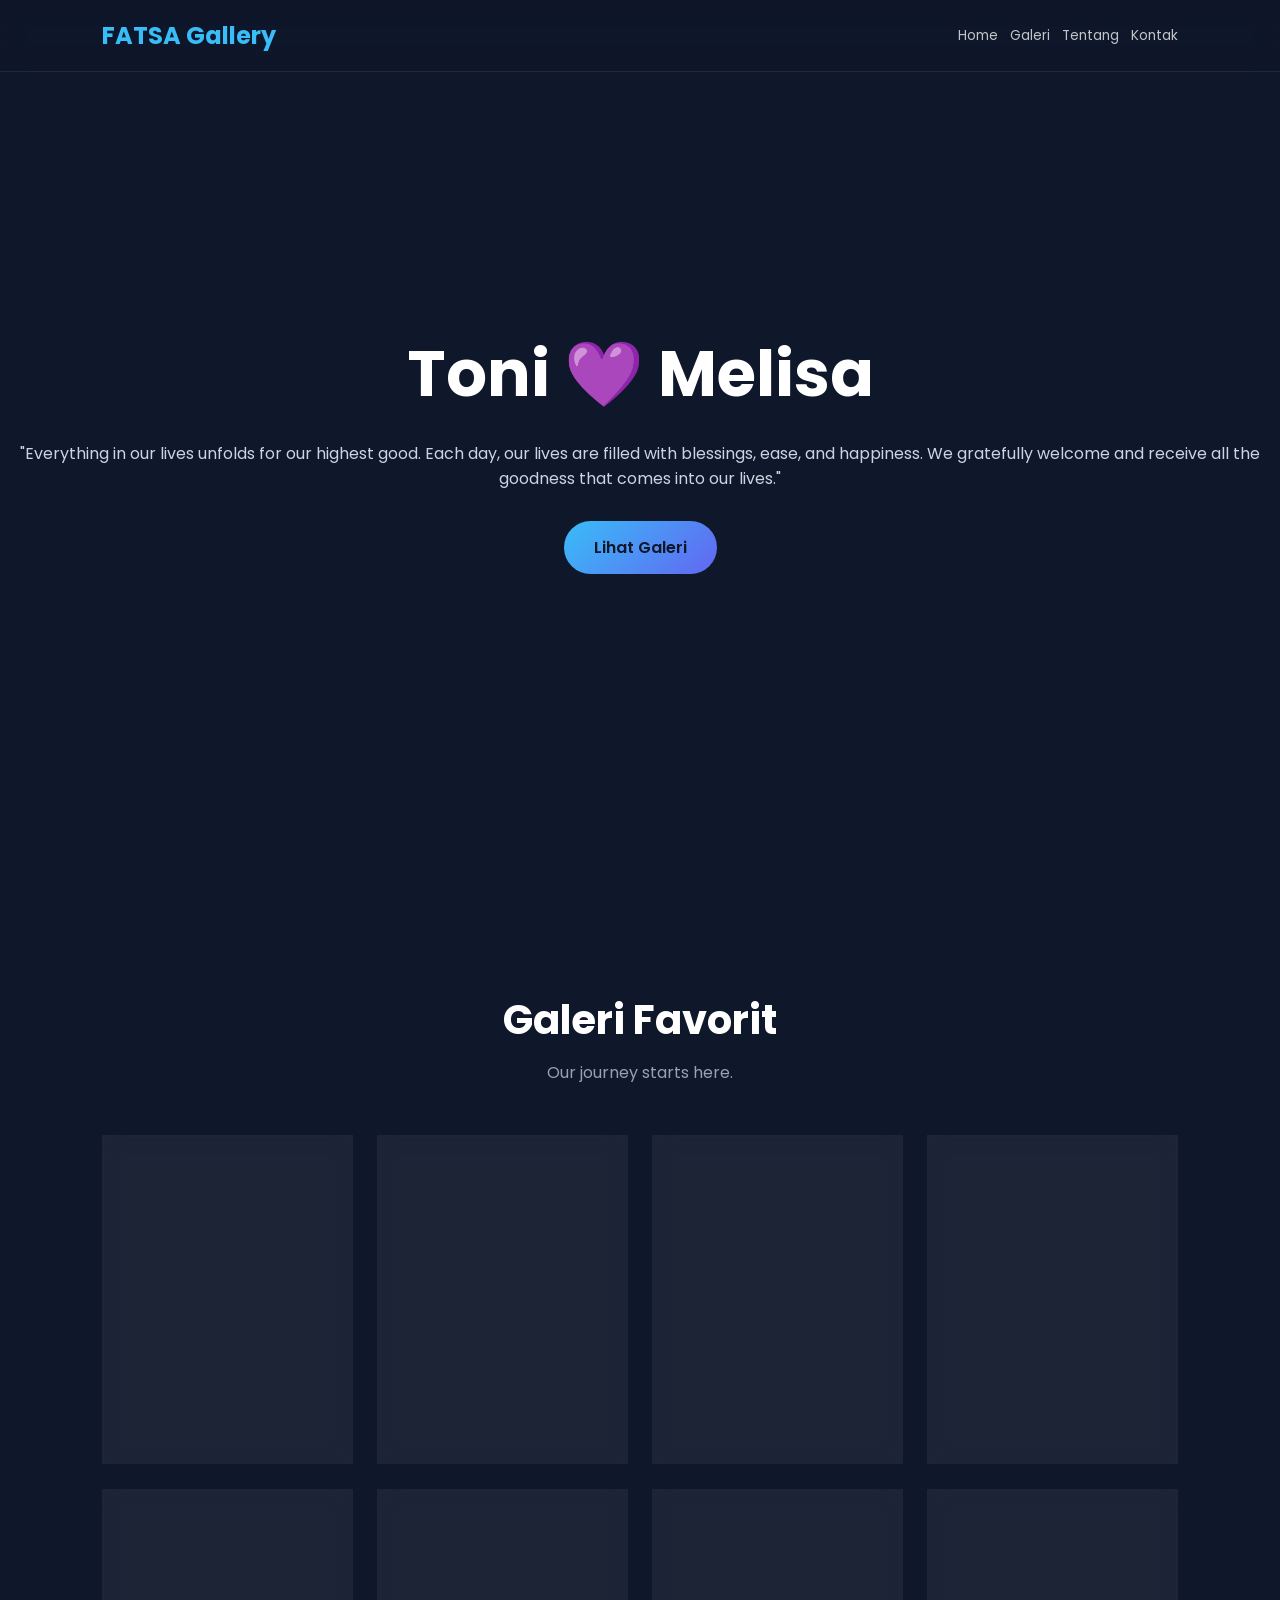
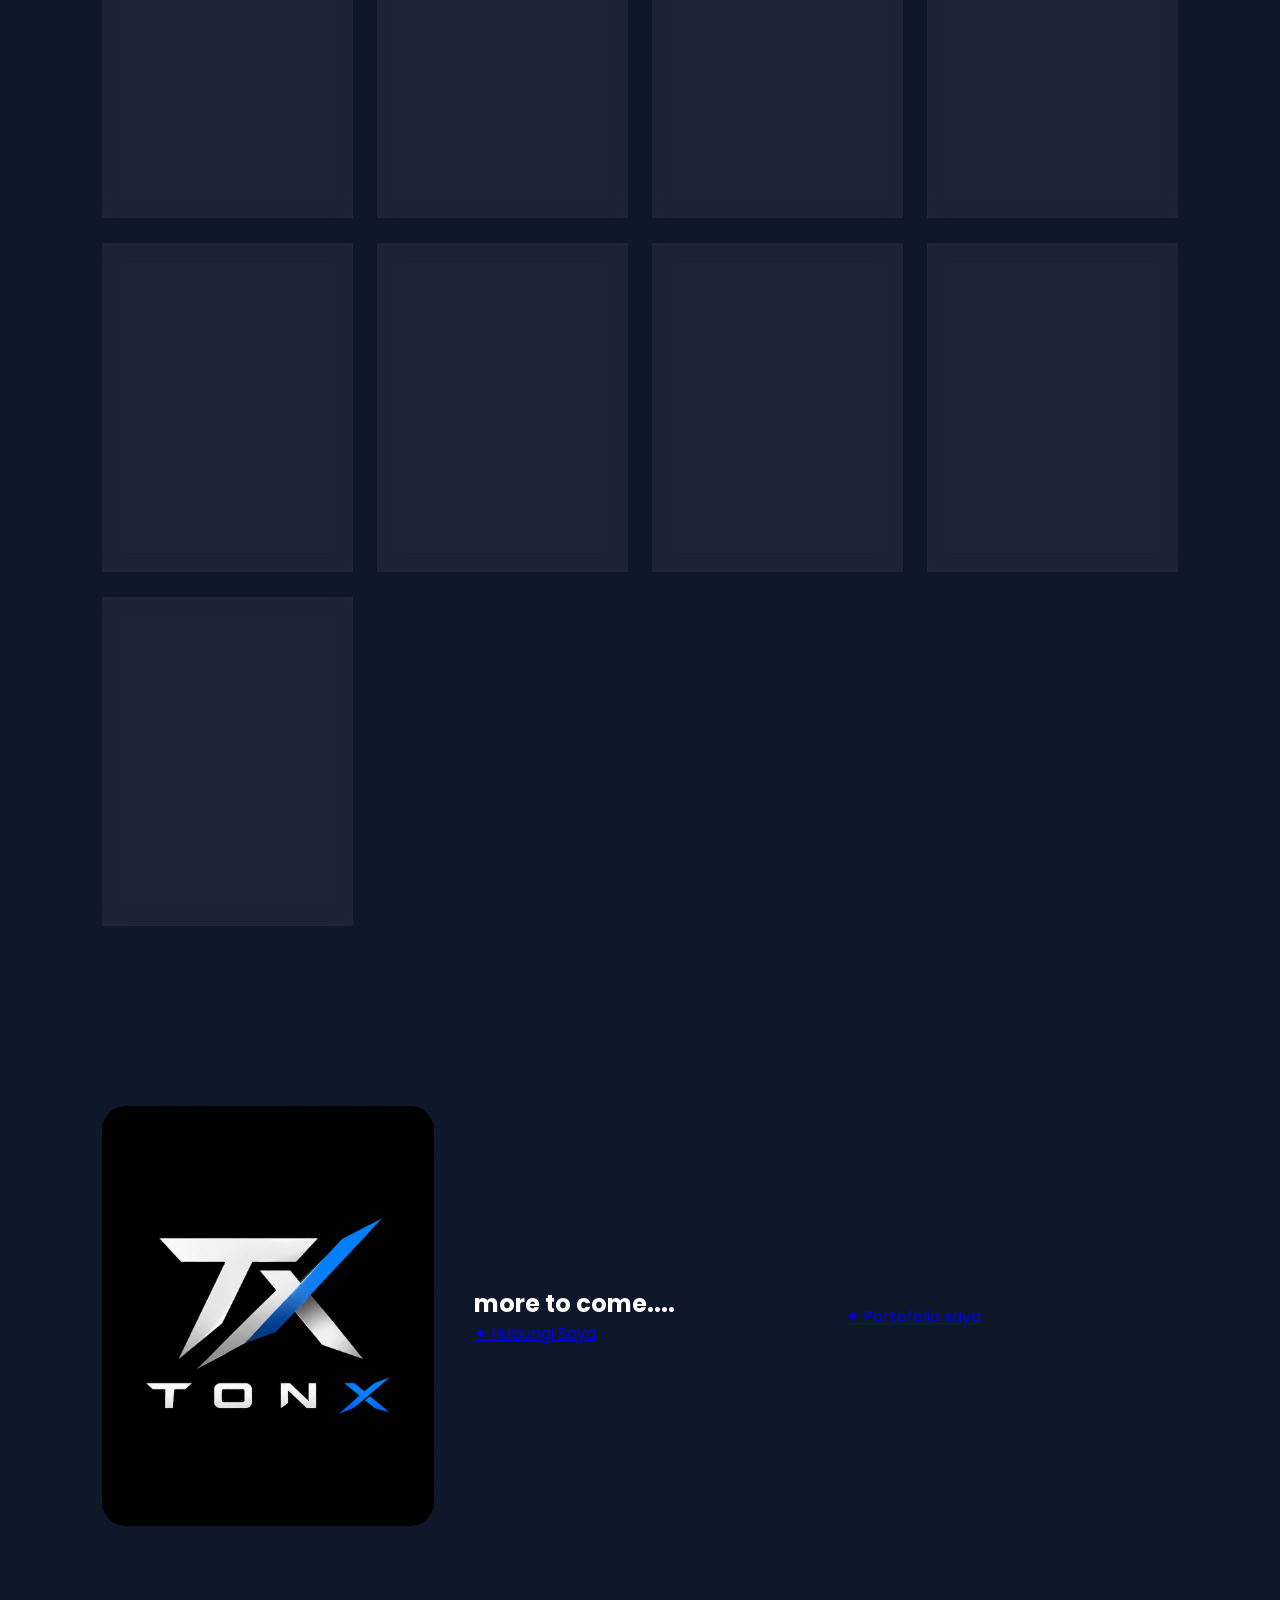
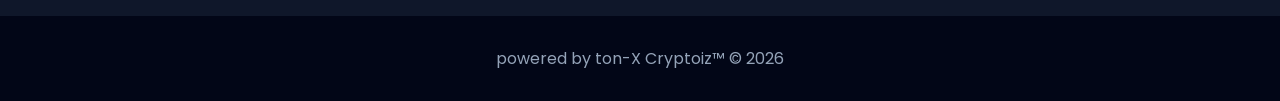
==== commit fe442f36: "Update index.html" ====
--- a/index.html
+++ b/index.html
@@ -180,12 +180,13 @@
 
       <div class="about-text">
         <h2 class="reveal">more to come....</h2>
-        <p class="reveal delay-1">~</p>
+        
 
         <a href="https://wa.me/628567645605" class="btn-contact">
     ✦ Hubungi Saya
 </a>
-        <br>
+      </div>
+        
         <a href="https://ton.is-a.dev">
     ✦ Portofolio saya
         </a>
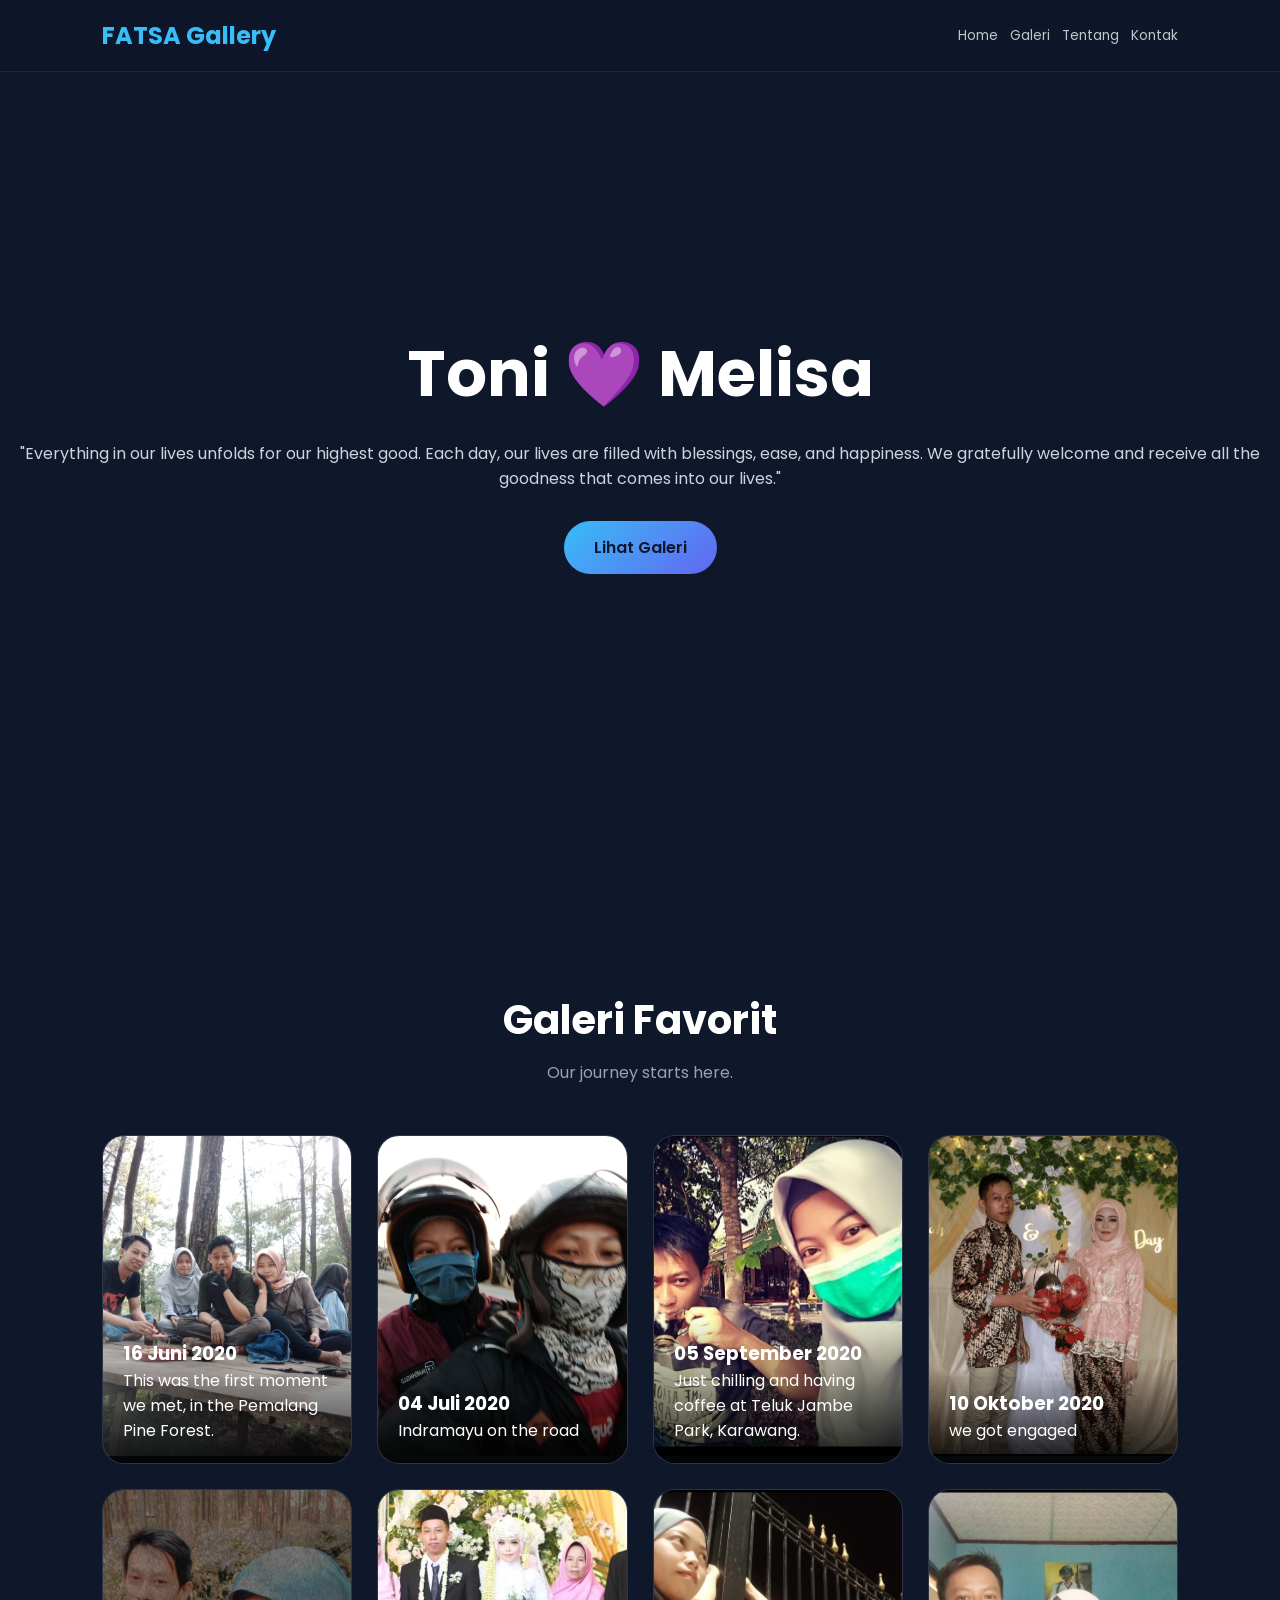
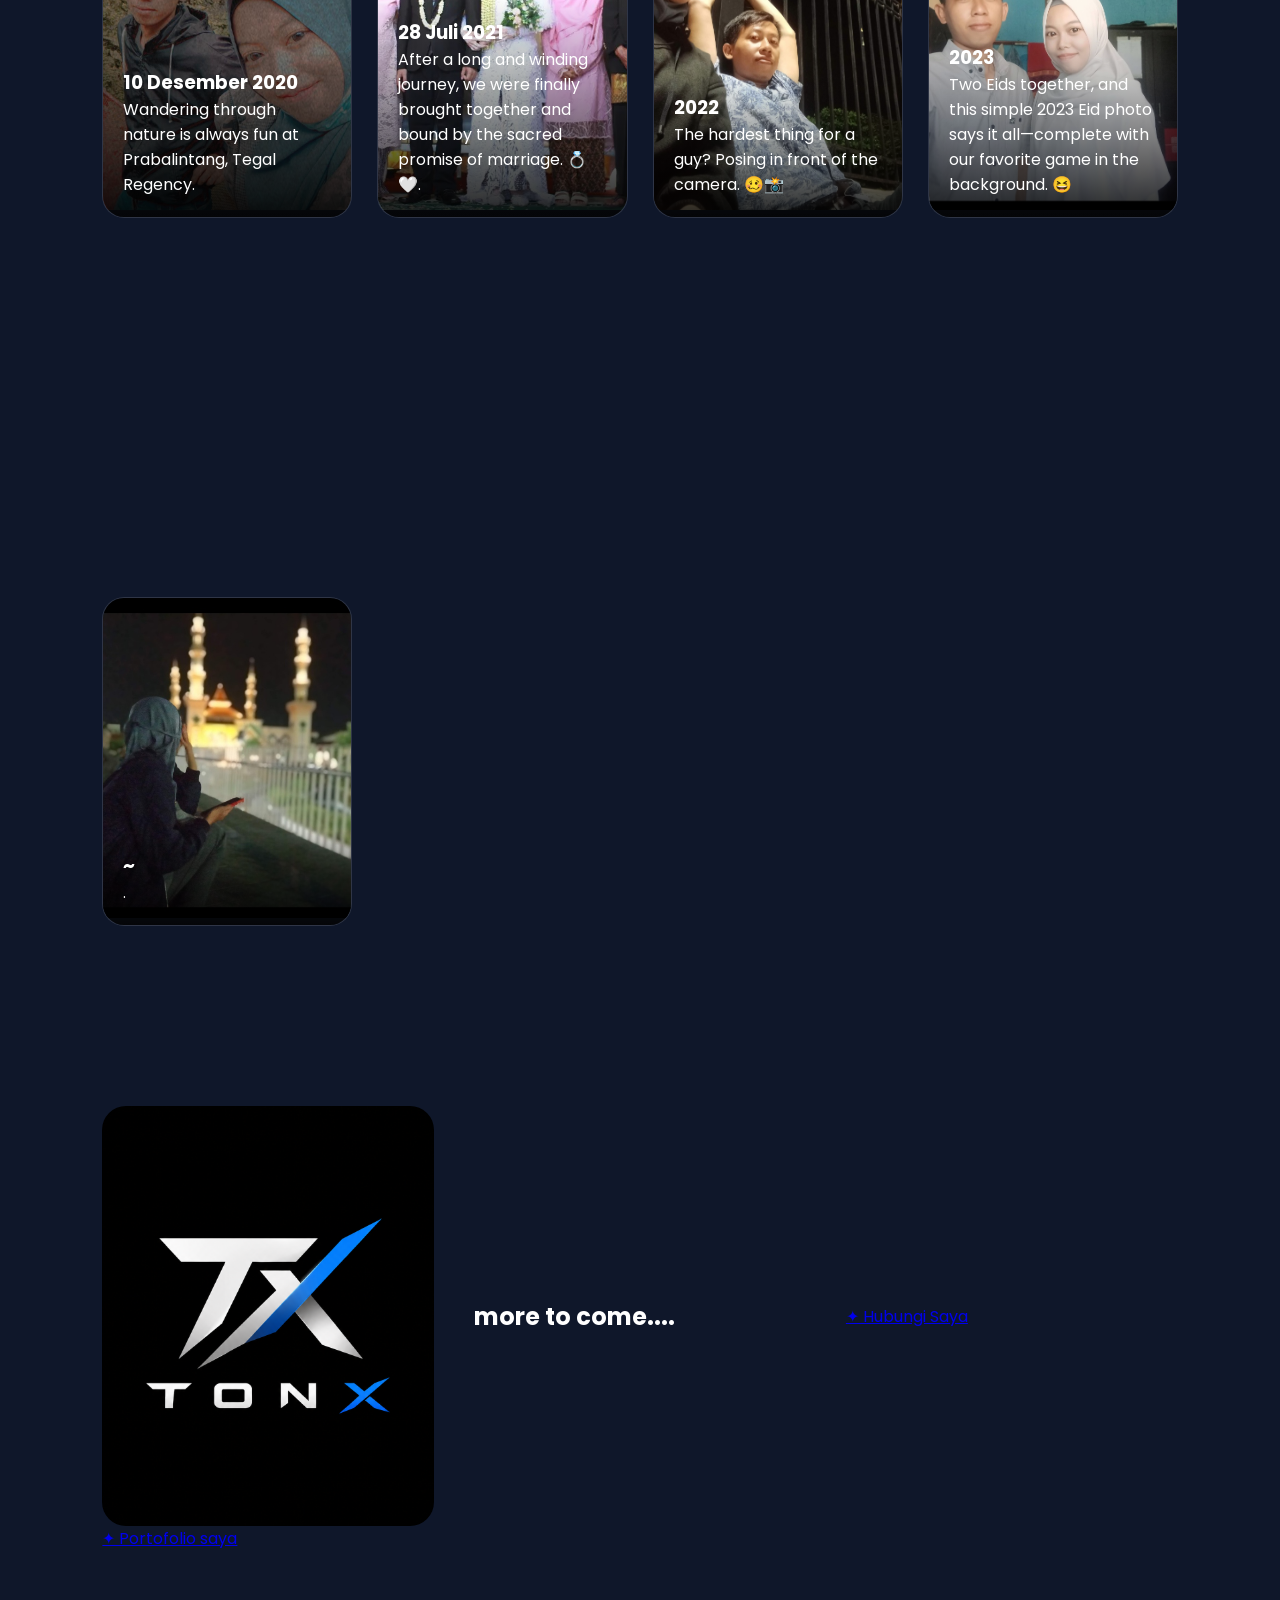
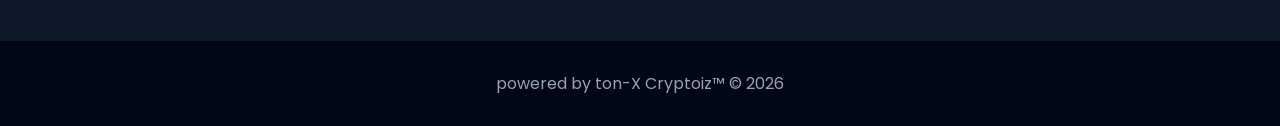
==== commit f1b93de1: "Update index.html" ====
--- a/index.html
+++ b/index.html
@@ -180,6 +180,7 @@
 
       <div class="about-text">
         <h2 class="reveal">more to come....</h2>
+      </div>
         
 
         <a href="https://wa.me/628567645605" class="btn-contact">
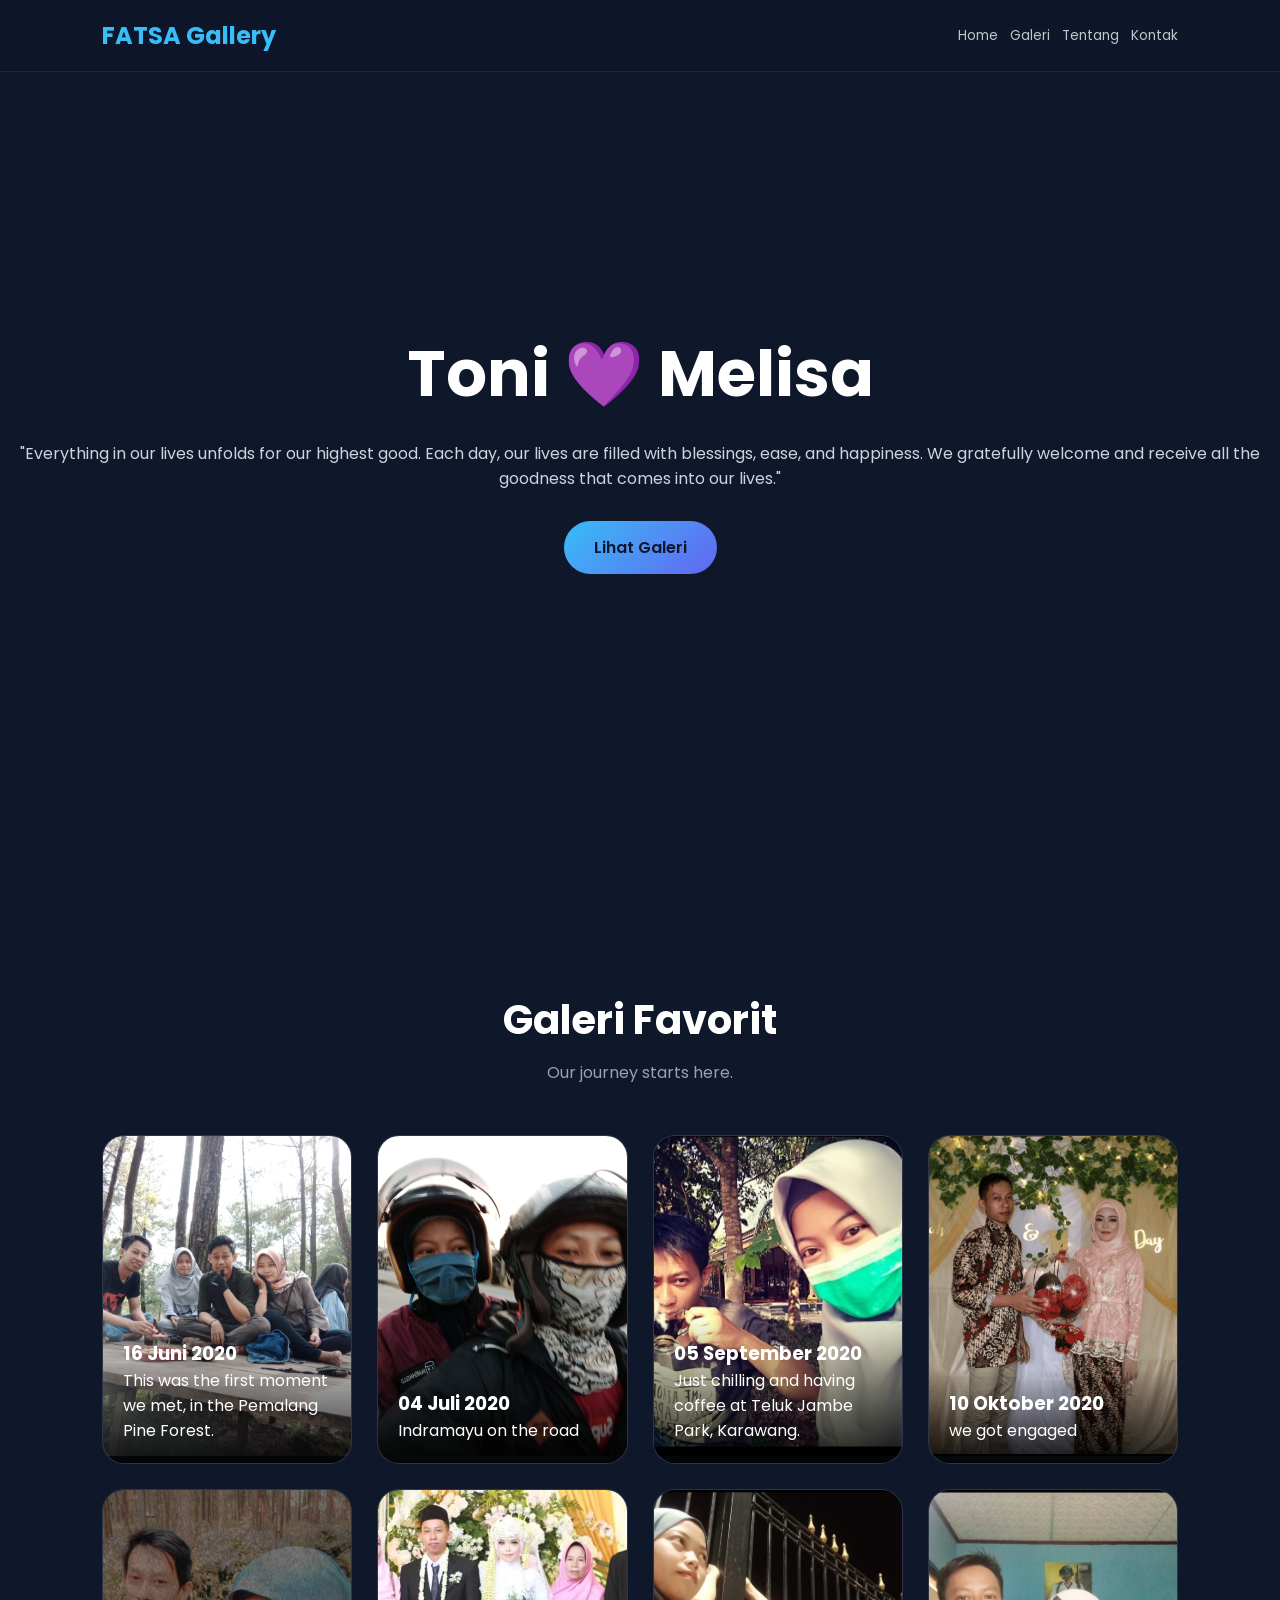
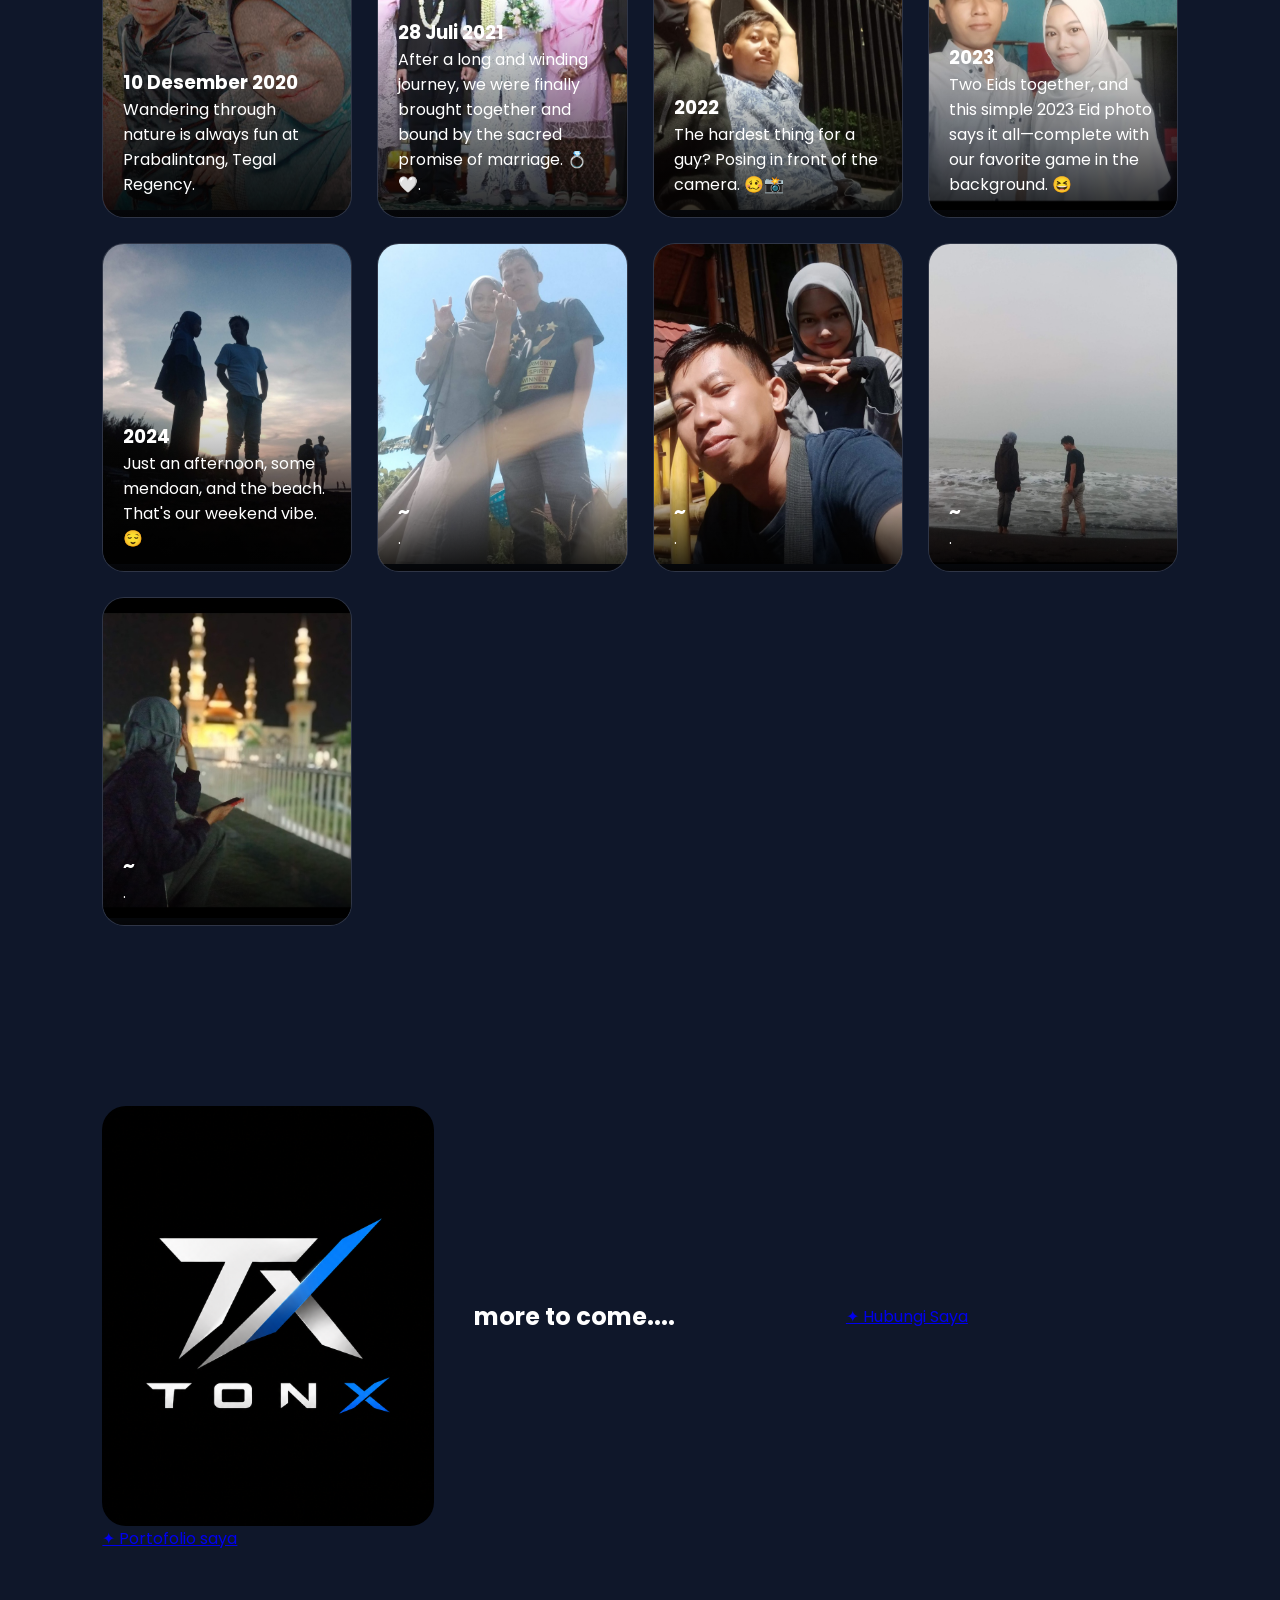
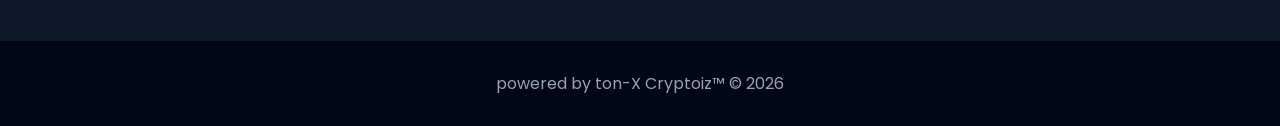
==== commit 40cd1c0a: "Update index.html" ====
--- a/index.html
+++ b/index.html
@@ -181,12 +181,14 @@
       <div class="about-text">
         <h2 class="reveal">more to come....</h2>
       </div>
-        
-
+
+      
+<div class="about-text">
         <a href="https://wa.me/628567645605" class="btn-contact">
     ✦ Hubungi Saya
 </a>
       </div>
+    </div>
         
         <a href="https://ton.is-a.dev">
     ✦ Portofolio saya
